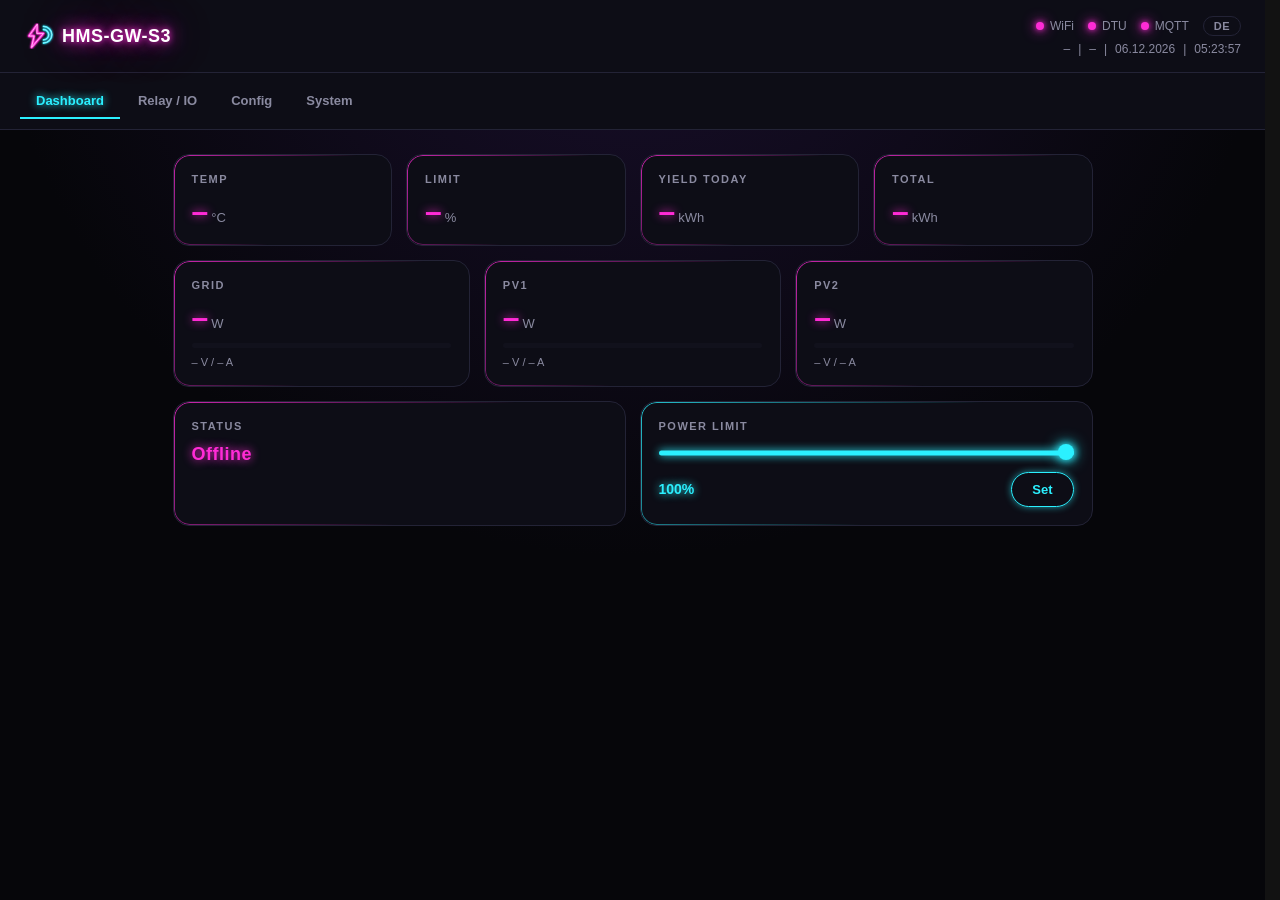
==== data/www/index.html @ 9c3713ff "fix: Tages-/Gesamtertrag per MQTT immer retained publizieren Das Gateway publiziert nur bei neuen DT" ====
<!DOCTYPE html>
<html lang="en">
<head>
<meta charset="UTF-8">
<meta name="viewport" content="width=device-width, initial-scale=1.0">
<title>HMS-GW-S3</title>
<style>
/* ── Neon palette ────────────────────────────────────────────────────────── */
:root {
  --bg:      #06060a; --surface: #0d0d16; --surface2: #11111c;
  --border:  #232336; --text: #e8e8f0;   --muted: #8a8aa0;
  --cyan:    #2bf0ff; --pink: #ff2bd6;   --purple: #b04bff;
  color-scheme: dark;
}

/* ── Reset & Base ─────────────────────────────────────────────────────────── */
*  { box-sizing: border-box; margin: 0; padding: 0; }
html { scrollbar-gutter: stable; }
body { background: radial-gradient(circle at 50% -10%, #1a0f2e 0%, var(--bg) 55%); color: var(--muted);
       font-family: -apple-system, BlinkMacSystemFont, "Segoe UI", sans-serif;
       font-size: 14px; min-height: 100vh; }

/* ── Header ──────────────────────────────────────────────────────────────── */
header { background: var(--surface); border-bottom: 1px solid var(--border);
         padding: 16px 24px; display: flex; align-items: center;
         justify-content: space-between; gap: 12px; position: sticky; top: 0; z-index: 10; }
header h1 { font-size: 18px; font-weight: 800; letter-spacing: .5px; white-space: nowrap; }
header h1 a { color: #fff; text-decoration: none; display: flex; align-items: center; gap: 8px;
              text-shadow: 0 0 6px var(--pink), 0 0 18px var(--pink), 0 0 42px rgba(255, 43, 214, .5); }
header h1 svg { height: 26px; width: auto; flex-shrink: 0; }
.hdr-info  { display: flex; align-items: center; gap: 8px; font-size: 12px;
             color: var(--muted); flex-wrap: wrap; }
.hdr-sep   { color: var(--muted); }
.hdr-right { display: flex; flex-direction: column; align-items: flex-end; gap: 6px; }
.dots { display: flex; align-items: center; gap: 14px; }
.dot-wrap   { display: flex; align-items: center; gap: 6px; font-size: 12px; color: var(--muted); }
.dot { width: 8px; height: 8px; border-radius: 50%; background: var(--muted); flex-shrink: 0; }
.dot.ok   { background: var(--cyan); box-shadow: 0 0 6px var(--cyan), 0 0 14px var(--cyan); }
.dot.err  { background: var(--pink); box-shadow: 0 0 6px var(--pink), 0 0 14px var(--pink); }
.icon-btn { background: transparent; border: 1px solid var(--border); cursor: pointer; font-size: 11px;
            font-weight: 700; letter-spacing: .5px; color: var(--muted); padding: 3px 10px; border-radius: 999px;
            font-family: -apple-system, BlinkMacSystemFont, "Segoe UI", sans-serif;
            transition: border-color .2s ease, color .2s ease, box-shadow .2s ease; }
.icon-btn:hover { border-color: var(--cyan); color: var(--cyan); box-shadow: 0 0 8px -2px var(--cyan); }

/* ── Nav ─────────────────────────────────────────────────────────────────── */
nav { background: var(--surface); border-bottom: 1px solid var(--border);
      display: flex; gap: 2px; padding: 10px 20px; overflow-x: auto; }
nav button { background: none; border: none; color: var(--muted);
             padding: 10px 16px 8px; cursor: pointer; font-size: 13px; font-weight: 600; white-space: nowrap;
             line-height: 1.2; border-bottom: 2px solid transparent; transition: color .15s, border-color .15s;
             font-family: -apple-system, BlinkMacSystemFont, "Segoe UI", sans-serif; }
nav button.active { color: var(--cyan); border-bottom-color: var(--cyan); text-shadow: 0 0 8px var(--cyan); }
nav button:hover  { color: var(--cyan); text-shadow: 0 0 6px var(--cyan); }

/* ── Tab content ─────────────────────────────────────────────────────────── */
.tab { display: none; padding: 24px 20px; max-width: 960px; margin: 0 auto; }
.tab.active { display: block; }

/* ── Cards ───────────────────────────────────────────────────────────────── */
.grid { display: grid; grid-template-columns: repeat(auto-fit, minmax(180px, 1fr)); gap: 14px; margin-bottom: 14px; }
.card { background: var(--surface); border: 1px solid var(--border);
        border-radius: 16px; padding: 18px; position: relative; overflow: hidden;
        transition: transform .25s ease, box-shadow .25s ease; }
.card::before {
  content: ""; position: absolute; inset: 0; border-radius: inherit; padding: 1px;
  background: linear-gradient(135deg, var(--glow, var(--cyan)), transparent 60%);
  -webkit-mask: linear-gradient(#fff 0 0) content-box, linear-gradient(#fff 0 0);
  -webkit-mask-composite: xor; mask-composite: exclude; opacity: .8;
  pointer-events: none;
}
.card:hover { transform: translateY(-2px); box-shadow: 0 0 24px -6px var(--glow, var(--cyan)); }
.card.grid-p { --glow: var(--cyan); }
.card-title { font-size: 11px; font-weight: 700; color: var(--muted);
              text-transform: uppercase; letter-spacing: 1.5px; margin-bottom: 12px; }
.card-val   { font-size: 30px; font-weight: 700; color: var(--glow, var(--cyan));
              text-shadow: 0 0 10px var(--glow, var(--cyan)); line-height: 1; }
.card-val.err   { color: var(--pink); text-shadow: 0 0 10px var(--pink); }
.card-unit  { font-size: 13px; color: var(--muted); margin-left: 3px; }
.card-sub   { font-size: 11px; color: var(--muted); margin-top: 8px; }
.bar-wrap   { background: var(--surface2); border-radius: 3px; height: 5px;
              margin-top: 10px; overflow: visible; }
.bar { height: 100%; border-radius: 3px; background: var(--glow, var(--cyan));
       box-shadow: 0 0 8px var(--glow, var(--cyan)); transition: width .5s; width: 0; }
.bar.err     { background: var(--pink);   box-shadow: 0 0 8px var(--pink); }
.bar.pending { background: var(--pink); box-shadow: 0 0 8px var(--pink); }

/* ── Section title ───────────────────────────────────────────────────────── */
.sec { font-size: 11px; font-weight: 700; text-transform: uppercase; letter-spacing: 1.5px;
       color: var(--muted); margin: 0 0 12px; }

/* ── GPIO cards ──────────────────────────────────────────────────────────── */
.gpio-grid { display: grid; grid-template-columns: repeat(auto-fit, minmax(130px, 1fr)); gap: 14px; margin-bottom: 14px; }
.gpio-card { background: var(--surface); border: 1px solid var(--border); border-radius: 16px;
             padding: 18px; display: flex; flex-direction: column; align-items: center; gap: 10px;
             transition: transform .25s ease, box-shadow .25s ease; }
.gpio-card:hover { transform: translateY(-2px); box-shadow: 0 0 24px -8px var(--cyan); }
.gpio-name { font-size: 11px; font-weight: 700; color: var(--muted);
             text-transform: uppercase; letter-spacing: 1.5px; text-align: center; }
.gpio-card .badge { text-transform: uppercase; }
.toggle { position: relative; width: 46px; height: 25px; }
.toggle input { opacity: 0; width: 0; height: 0; }
.slider { position: absolute; inset: 0; background: var(--surface2); border: 1px solid var(--border);
          border-radius: 25px; cursor: pointer; transition: background .25s, border-color .25s, box-shadow .25s; }
.slider::before { content: ''; position: absolute; height: 19px; width: 19px;
                  left: 3px; bottom: 2px; background: var(--muted); border-radius: 50%; transition: .25s; }
input:checked + .slider               { background: rgba(43,240,255,.12); border-color: var(--cyan); box-shadow: 0 0 12px -2px var(--cyan); }
input:checked + .slider::before       { transform: translateX(21px); background: var(--cyan); box-shadow: 0 0 8px var(--cyan); }
input:disabled + .slider              { opacity: .4; cursor: default; }
.badge { font-size: 11px; font-weight: 700; letter-spacing: .5px; }
.badge-lg { font-size: 18px; font-weight: 800; }
.b-ok   { color: var(--cyan); text-shadow: 0 0 8px var(--cyan); }
.b-off  { color: var(--muted); }
.b-err  { color: var(--pink); text-shadow: 0 0 8px var(--pink); }
.badge-lg.b-ok   { color: var(--cyan); text-shadow: 0 0 10px var(--cyan); }
.badge-lg.b-off  { text-shadow: none; }
.badge-lg.b-err  { text-shadow: 0 0 10px var(--pink); }

/* ── Config form ─────────────────────────────────────────────────────────── */
.cfg-box { background: var(--surface); border: 1px solid var(--border);
           border-radius: 16px; padding: 18px; margin-bottom: 14px;
           transition: transform .25s ease, box-shadow .25s ease; }
.cfg-box:hover { transform: translateY(-2px); box-shadow: 0 0 24px -8px var(--purple); }
.cfg-box h3 { font-size: 13px; font-weight: 700; color: var(--purple);
              text-transform: uppercase; letter-spacing: 1.5px; margin-bottom: 12px; text-shadow: 0 0 6px var(--purple); }
label { font-size: 12px; color: var(--muted); display: block; margin-top: 12px; }
label:first-of-type { margin-top: 0; }
label > span:first-child { display: block; white-space: nowrap; overflow: hidden; text-overflow: ellipsis; }
input[type=text], input[type=number], input[type=password], select {
  background: var(--surface2); border: 1px solid var(--border); color: var(--purple);
  border-radius: 8px; padding: 9px 12px; width: 100%; font-size: 13px; margin-top: 6px; font: inherit; }
input::placeholder { color: var(--muted); opacity: 1; }
input:focus, select:focus { outline: none; border-color: var(--cyan); box-shadow: 0 0 0 2px rgba(43,240,255,.2); }
.cfg-box input:focus, .cfg-box select:focus { border-color: var(--purple); box-shadow: 0 0 0 2px rgba(176,75,255,.25); }
.chk-row { display: flex; flex-wrap: wrap; gap: 18px; margin: 12px 0; }
.cfg-box h3 + .chk-row { margin-top: 0; }
.chk-row label { display: flex; align-items: center; gap: 8px; margin-top: 0; cursor: pointer; }
.chk-row input[type=checkbox] {
  appearance: none; -webkit-appearance: none;
  width: 17px; height: 17px; flex-shrink: 0;
  background: var(--surface); border: 1.5px solid var(--border); border-radius: 5px;
  cursor: pointer; position: relative;
  transition: border-color .2s ease, box-shadow .2s ease, background-color .2s ease;
}
.chk-row input[type=checkbox]:hover { border-color: var(--cyan); }
.chk-row input[type=checkbox]:checked {
  border-color: var(--cyan); background: rgba(43,240,255,.12);
  box-shadow: 0 0 8px -1px var(--cyan), 0 0 18px -4px var(--cyan);
}
.chk-row input[type=checkbox]:checked::after {
  content: ""; position: absolute; left: 5px; top: 1px; width: 5px; height: 9px;
  border: solid var(--cyan); border-width: 0 2px 2px 0; transform: rotate(45deg);
}
.row2 { display: grid; grid-template-columns: 1fr 1fr; gap: 14px; }
.row2 > label { margin-top: 0; }
@media (max-width: 560px) { .row2 { grid-template-columns: 1fr; } }

/* ── Buttons ─────────────────────────────────────────────────────────────── */
.btn { padding: 9px 20px; border-radius: 999px; border: 1.5px solid var(--muted); cursor: pointer;
       font-size: 13px; font-weight: 600; transition: box-shadow .2s ease, background-color .2s ease, transform .15s ease;
       display: inline-block; text-decoration: none;
       font-family: -apple-system, BlinkMacSystemFont, "Segoe UI", sans-serif; }
.btn:active { transform: scale(.97); }
.btn-muted, .btn-muted.text-ok {
  background: transparent; color: var(--cyan); border-color: var(--cyan); box-shadow: 0 0 8px -2px var(--cyan);
}
.btn-muted:hover, .btn-muted.text-ok:hover {
  background: rgba(43,240,255,.08); box-shadow: 0 0 16px -2px var(--cyan), 0 0 40px -10px var(--cyan);
}
.btn-muted.text-danger  { color: var(--pink);   border-color: var(--pink); box-shadow: 0 0 8px -2px var(--pink); }
.btn-muted.text-danger:hover { background: rgba(255,43,214,.08); box-shadow: 0 0 16px -2px var(--pink),   0 0 40px -10px var(--pink); }

/* ── Danger zone (explanation above, button below-left) ────────────────── */
.dz-row   { display: flex; justify-content: space-between; align-items: center; gap: 14px;
            padding: 10px 0; border-bottom: 1px solid var(--border); }
.dz-row:last-of-type { border-bottom: none; }
.dz-row p { font-size: 12px; color: var(--muted); margin: 0; max-width: 60%; }
.btn-row    { display: flex; justify-content: flex-end; gap: 10px; margin-top: 14px; }
.flex-row    { display: flex; gap: 10px; align-items: center; flex-wrap: wrap; }
.flex-between { display: flex; justify-content: space-between; align-items: center; }
.range-val   { color: var(--cyan); font-weight: 700; text-shadow: 0 0 8px var(--cyan); }
.range-val.pending { color: var(--pink); text-shadow: 0 0 8px var(--pink); }
.hint        { font-size: 11px; color: var(--muted); margin-bottom: 12px; }
.hint-trailing { margin-top: 12px; margin-bottom: 0; }
.hidden-input { display: none; }
.file-lbl    { color: var(--muted); font-size: 12px; flex: 1; }

/* ── Range slider (custom glow track, reuses .bar-wrap/.bar) ────────────────── */
.range-wrap { position: relative; height: 18px; margin: 10px 0; --glow: var(--cyan); }
.range-wrap .bar-wrap { position: absolute; top: 50%; left: 0; right: 0; margin: 0; transform: translateY(-50%); }
.range-wrap input[type=range] {
  position: absolute; inset: 0; width: 100%; margin: 0;
  appearance: none; -webkit-appearance: none; background: transparent; border: none; outline: none; cursor: pointer;
}
.range-wrap input[type=range]:focus,
.range-wrap input[type=range]:active,
.range-wrap input[type=range]:focus-visible { outline: none; box-shadow: none; }
.range-wrap input[type=range]::-webkit-slider-runnable-track { background: transparent; height: 100%; border: none; }
.range-wrap input[type=range]:focus::-webkit-slider-runnable-track,
.range-wrap input[type=range]:active::-webkit-slider-runnable-track { background: transparent; border: none; box-shadow: none; }
.range-wrap input[type=range]::-moz-range-track { background: transparent; height: 100%; border: none; }
.range-wrap input[type=range]:focus::-moz-range-track,
.range-wrap input[type=range]:active::-moz-range-track { background: transparent; border: none; box-shadow: none; }
.range-wrap input[type=range]::-webkit-slider-thumb {
  appearance: none; -webkit-appearance: none;
  width: 16px; height: 16px; border-radius: 50%; background: var(--cyan); cursor: pointer;
  box-shadow: 0 0 8px var(--cyan), 0 0 16px var(--cyan);
}
.range-wrap input[type=range]::-moz-range-thumb {
  width: 16px; height: 16px; border-radius: 50%; border: none; background: var(--cyan); cursor: pointer;
  box-shadow: 0 0 8px var(--cyan), 0 0 16px var(--cyan);
}
.range-wrap input[type=range].pending::-webkit-slider-thumb { background: var(--pink); box-shadow: 0 0 8px var(--pink), 0 0 16px var(--pink); }
.range-wrap input[type=range].pending::-moz-range-thumb { background: var(--pink); box-shadow: 0 0 8px var(--pink), 0 0 16px var(--pink); }

/* ── Stat table ──────────────────────────────────────────────────────────── */
.stat-row { display: flex; justify-content: space-between; padding: 6px 0;
            border-bottom: 1px solid var(--border); font-size: 12px; }
.stat-row:last-child { border-bottom: none; }
.sk { color: var(--muted); }
.sv { color: var(--cyan); font-weight: 600; text-align: right; }

/* ── OTA progress ────────────────────────────────────────────────────────── */
.ota-progress { margin-top: 12px; display: none; }
.ota-status   { font-size: 11px; color: var(--muted); margin-top: 6px; }

/* ── Internet Update card ────────────────────────────────────────────────── */
.ota-avail { border-color: var(--purple) !important; box-shadow: 0 0 24px -8px var(--purple); }
.ota-info  { font-size: 12px; color: var(--muted); margin-bottom: 12px; min-height: 18px; }

/* ── Toast ───────────────────────────────────────────────────────────────── */
#toast { position: fixed; bottom: 24px; left: 50%; transform: translateX(-50%) translateY(20px);
         padding: 12px 20px; border-radius: 10px; font-size: 12px; background: var(--surface);
         border: 1px solid var(--cyan); color: var(--muted);
         opacity: 0; pointer-events: none; transition: opacity .25s ease, transform .25s ease; z-index: 100; }
#toast.show { opacity: 1; transform: translateX(-50%) translateY(0); }

@media (prefers-reduced-motion: reduce) {
  .card, .gpio-card, .cfg-box, .btn, .bar, .slider, .slider::before { transition: none; }
}

</style>
</head>
<body>

<!-- ════ HEADER ═══════════════════════════════════════════════════════════ -->
<header>
  <h1>
    <a href="https://github.com/danielguedel/HMS-GW-S3" target="_blank" rel="noopener">
      <svg viewBox="0 0 115 100" aria-hidden="true">
        <defs>
          <filter id="logoGlowPink" x="-50%" y="-50%" width="200%" height="200%"><feGaussianBlur stdDeviation="4" result="h"/><feMerge><feMergeNode in="h"/><feMergeNode in="SourceGraphic"/></feMerge></filter>
          <filter id="logoGlowCyan" x="-50%" y="-50%" width="200%" height="200%"><feGaussianBlur stdDeviation="4" result="h"/><feMerge><feMergeNode in="h"/><feMergeNode in="SourceGraphic"/></feMerge></filter>
        </defs>
        <g transform="translate(-5,0)">
          <path d="M55 6 L24 50 L44 50 L34 94 L80 40 L56 40 Z" fill="none" stroke="#ff2bd6" stroke-width="9" stroke-linejoin="round" stroke-linecap="round" filter="url(#logoGlowPink)"/>
          <path d="M55 6 L24 50 L44 50 L34 94 L80 40 L56 40 Z" fill="none" stroke="#fff" stroke-width="2.8" stroke-linejoin="round" stroke-linecap="round" opacity="0.9"/>
        </g>
        <g transform="translate(0,-5)">
          <path d="M75 18 a32 32 0 0 1 0 64" stroke="#2bf0ff" stroke-width="7" stroke-linecap="round" fill="none" filter="url(#logoGlowCyan)"/>
          <path d="M75 30 a20 20 0 0 1 0 40" stroke="#2bf0ff" stroke-width="7" stroke-linecap="round" fill="none" filter="url(#logoGlowCyan)"/>
          <path d="M75 18 a32 32 0 0 1 0 64" stroke="#fff" stroke-width="2.2" stroke-linecap="round" fill="none" opacity="0.85"/>
          <path d="M75 30 a20 20 0 0 1 0 40" stroke="#fff" stroke-width="2.2" stroke-linecap="round" fill="none" opacity="0.85"/>
        </g>
      </svg>
      HMS-GW-S3
    </a>
  </h1>
  <div class="hdr-right">
    <div class="dots">
      <div class="dot-wrap"><div class="dot" id="d-wifi"></div>WiFi</div>
      <div class="dot-wrap"><div class="dot" id="d-dtu"></div>DTU</div>
      <div class="dot-wrap"><div class="dot" id="d-mqtt"></div>MQTT</div>
      <button class="icon-btn" id="lang-btn" onclick="toggleLang()" title="Language">DE</button>
    </div>
    <div class="hdr-info" id="hdr-info">
      <span id="hi-mac">–</span><span class="hdr-sep">|</span>
      <span id="hi-fw">–</span><span class="hdr-sep">|</span>
      <span id="hi-date">–</span><span class="hdr-sep">|</span>
      <span id="hi-time">–</span>
    </div>
  </div>
</header>

<!-- ════ NAV ══════════════════════════════════════════════════════════════ -->
<nav>
  <button class="active" onclick="showTab('dashboard',this)" data-i18n="navDashboard">Dashboard</button>
  <button onclick="showTab('gpio',this)" data-i18n="navRelayIo">Relay / IO</button>
  <button onclick="showTab('config',this)" data-i18n="navConfig">Config</button>
  <button onclick="showTab('system',this)" data-i18n="navSystem">System</button>
</nav>

<!-- ════ DASHBOARD ════════════════════════════════════════════════════════ -->
<div id="tab-dashboard" class="tab active">

  <!-- Status bar -->
  <div class="grid" id="status-bar">
    <div class="card">
      <div class="card-title" data-i18n="statTemp">Temp</div>
      <div><span class="card-val" id="s-temp">–</span><span class="card-unit">°C</span></div>
    </div>
    <div class="card">
      <div class="card-title" data-i18n="statLimit">Limit</div>
      <div><span class="card-val" id="s-limit">–</span><span class="card-unit">%</span></div>
    </div>
    <div class="card">
      <div class="card-title" data-i18n="statYieldToday">Yield today</div>
      <div><span class="card-val" id="s-de">–</span><span class="card-unit">kWh</span></div>
    </div>
    <div class="card">
      <div class="card-title" data-i18n="statTotal">Total</div>
      <div><span class="card-val" id="s-te">–</span><span class="card-unit">kWh</span></div>
    </div>
  </div>

  <!-- Power cards -->
  <div class="grid">
    <div class="card grid-p" id="card-grid">
      <div class="card-title">Grid</div>
      <div><span class="card-val" id="grid-p">–</span><span class="card-unit">W</span></div>
      <div class="bar-wrap"><div class="bar" id="bar-grid"></div></div>
      <div class="card-sub" id="grid-ui">– V / – A</div>
    </div>
    <div class="card pv0">
      <div class="card-title">PV1</div>
      <div><span class="card-val" id="pv0-p">–</span><span class="card-unit">W</span></div>
      <div class="bar-wrap"><div class="bar" id="bar-pv0"></div></div>
      <div class="card-sub" id="pv0-ui">– V / – A</div>
    </div>
    <div class="card pv1">
      <div class="card-title">PV2</div>
      <div><span class="card-val" id="pv1-p">–</span><span class="card-unit">W</span></div>
      <div class="bar-wrap"><div class="bar" id="bar-pv1"></div></div>
      <div class="card-sub" id="pv1-ui">– V / – A</div>
    </div>
  </div>

  <!-- Status + Power limit -->
  <div class="row2">
  <div class="card">
    <div class="sec" data-i18n="secStatus">Status</div>
    <div id="s-active"><span class="badge badge-lg b-off">–</span></div>
  </div>
  <div class="card" id="card-limit">
    <div class="sec" data-i18n="secPowerLimit">Power Limit</div>
    <div class="range-wrap">
      <div class="bar-wrap"><div class="bar" id="bar-limit" style="width:100%"></div></div>
      <input type="range" min="2" max="100" value="100" id="limit-range" oninput="onLimitInput(this.value)">
    </div>
    <div class="flex-between">
      <span id="range-val" class="range-val">100%</span>
      <button class="btn btn-muted text-ok" id="btn-limit-set" onclick="setLimit()" data-i18n="btnSet">Set</button>
    </div>
  </div>
  </div>
</div>

<!-- ════ GPIO / RELAY ═════════════════════════════════════════════════════ -->
<div id="tab-gpio" class="tab">
  <div class="gpio-grid">
    <div class="gpio-card">
      <div class="gpio-name" data-i18n="lblRelay">Relay</div>
      <label class="toggle">
        <input type="checkbox" id="sw-relay" onchange="setGpio('relay',this.checked)">
        <span class="slider"></span>
      </label>
      <span class="badge b-off" id="lbl-relay">–</span>
    </div>
    <div class="gpio-card" id="card-io1">
      <div class="gpio-name" data-i18n="lblIo1">IO1</div>
      <label class="toggle">
        <input type="checkbox" id="sw-io1" onchange="setGpio('io1',this.checked)">
        <span class="slider"></span>
      </label>
      <span class="badge b-off" id="lbl-io1">–</span>
    </div>
    <div class="gpio-card" id="card-io2">
      <div class="gpio-name" data-i18n="lblIo2">IO2</div>
      <label class="toggle">
        <input type="checkbox" id="sw-io2" onchange="setGpio('io2',this.checked)">
        <span class="slider"></span>
      </label>
      <span class="badge b-off" id="lbl-io2">–</span>
    </div>
    <div class="gpio-card" id="card-io3">
      <div class="gpio-name" data-i18n="lblIo3">IO3</div>
      <label class="toggle">
        <input type="checkbox" id="sw-io3" onchange="setGpio('io3',this.checked)">
        <span class="slider"></span>
      </label>
      <span class="badge b-off" id="lbl-io3">–</span>
    </div>
  </div>
</div>

<!-- ════ CONFIG ═══════════════════════════════════════════════════════════ -->
<div id="tab-config" class="tab">
  <div class="cfg-box">
    <h3>WiFi</h3>
    <label><span data-i18n="lblSsid">SSID</span><input type="text" id="c-ssid"></label>
    <label><span data-i18n="lblPassword">Password</span><input type="password" id="c-pass" data-i18n-ph="phUnchanged" placeholder="(leave unchanged)"></label>
    <div class="chk-row">
      <label><input type="checkbox" id="c-apfb"> <span data-i18n="lblApFallback">AP fallback if no STA</span></label>
    </div>
  </div>
  <div class="cfg-box">
    <h3 data-i18n="hNetwork">Network</h3>
    <div class="chk-row">
      <label><input type="checkbox" id="c-static-ip"> <span data-i18n="lblStaticIp">Static IP address (instead of DHCP)</span></label>
    </div>
    <div class="row2">
      <label><span data-i18n="lblIpAddress">IP Address</span><input type="text" id="c-ip" placeholder="192.168.1.50"></label>
      <label><span data-i18n="lblSubnet">Subnet Mask</span><input type="text" id="c-subnet" placeholder="255.255.255.0"></label>
    </div>
    <label><span data-i18n="lblGateway">Gateway (also used as DNS)</span><input type="text" id="c-gateway" placeholder="192.168.1.1"></label>
  </div>
  <div class="cfg-box">
    <h3>DTU (Hoymiles)</h3>
    <div class="row2">
      <label><span data-i18n="lblHostIp">Host / IP</span><input type="text" id="c-dtu-host"></label>
      <label><span data-i18n="lblPort">Port</span><input type="number" id="c-dtu-port"></label>
    </div>
    <div class="row2">
      <label><span data-i18n="lblPollInterval">Poll interval (s, min 1)</span><input type="number" id="c-dtu-iv" min="1"></label>
      <label><span data-i18n="lblCloudPause">Cloud pause (s)</span><input type="number" id="c-dtu-cp" min="0"></label>
    </div>
    <label><span data-i18n="lblRebootAfterFails">Reboot after fails</span><input type="number" id="c-dtu-rf" min="0"></label>
  </div>
  <div class="cfg-box">
    <h3>MQTT</h3>
    <div class="row2">
      <label><span data-i18n="lblBrokerHost">Broker Host</span><input type="text" id="c-mqtt-host"></label>
      <label><span data-i18n="lblPort">Port</span><input type="number" id="c-mqtt-port"></label>
    </div>
    <div class="row2">
      <label><span data-i18n="lblUsername">Username</span><input type="text" id="c-mqtt-user"></label>
      <label><span data-i18n="lblPassword">Password</span><input type="password" id="c-mqtt-pass" data-i18n-ph="phUnchanged" placeholder="(leave unchanged)"></label>
    </div>
    <label><span data-i18n="lblTopic">Topic</span><input type="text" id="c-mqtt-topic"></label>
    <div class="chk-row">
      <label><input type="checkbox" id="c-mqtt-tls"> <span data-i18n="lblMqttTls">TLS</span></label>
      <label><input type="checkbox" id="c-mqtt-ha"> <span data-i18n="lblHaDiscovery">HA Auto-Discovery</span></label>
      <label><input type="checkbox" id="c-mqtt-opendtu"> <span data-i18n="lblOpenDtu">OpenDTU mode</span></label>
      <label><input type="checkbox" id="c-mqtt-retain"> <span data-i18n="lblRetain">Retain (live values)</span></label>
    </div>
  </div>
  <div class="cfg-box">
    <h3 data-i18n="hPowerControl">Power Control</h3>
    <div class="row2">
      <label><span data-i18n="lblDefaultLimit">Default limit (%)</span><input type="number" id="c-plim" min="2" max="100"></label>
      <label><span data-i18n="lblPlimTimeout">Timeout (s, 0=disabled)</span><input type="number" id="c-ptmo" min="0"></label>
    </div>
  </div>
  <div class="cfg-box">
    <h3 data-i18n="hNtpTime">NTP &amp; Time</h3>
    <div class="row2">
      <label><span data-i18n="lblNtpServer">NTP Server</span><input type="text" id="c-ntp"></label>
      <label><span data-i18n="lblTzOffset">Timezone Offset (s)</span><input type="number" id="c-tz"></label>
    </div>
  </div>
  <div class="cfg-box">
    <h3 data-i18n="hWebServer">Web Server</h3>
    <label><span data-i18n="lblPort">Port</span><input type="number" id="c-web-port" min="1" max="65535" placeholder="80"></label>
    <div class="chk-row">
      <label><input type="checkbox" id="c-web-auth"> <span data-i18n="lblWebAuth">Username/password protection</span></label>
    </div>
    <div class="row2">
      <label><span data-i18n="lblUsername">Username</span><input type="text" id="c-web-user" placeholder="admin"></label>
      <label><span data-i18n="lblPassword">Password</span><input type="password" id="c-web-pass" data-i18n-ph="phUnchanged" placeholder="(leave unchanged)"></label>
    </div>
    <p class="hint hint-trailing" data-i18n="pWebServerHint">
      Port and auth changes only take effect after the automatic restart. With protection enabled, the browser will prompt for credentials on the next request.</p>
  </div>
  <div class="cfg-box">
    <h3>System</h3>
    <div class="row2">
      <label><span data-i18n="lblLedBrightness">LED Brightness (0–255)</span><input type="number" id="c-led" min="0" max="255"></label>
      <label><span data-i18n="lblLogLevel">Log Level</span>
        <select id="c-loglevel">
          <option value="0">0 — Error</option>
          <option value="1">1 — Warning</option>
          <option value="2">2 — Info</option>
          <option value="3">3 — Debug</option>
        </select>
      </label>
    </div>
    <label><span data-i18n="lblManifestUrl">Manifest URL (empty = disabled)</span>
      <input type="text" id="c-manifest-url" placeholder="https://raw.githubusercontent.com/…/manifest.json">
    </label>
  </div>
  <div class="btn-row">
    <button class="btn btn-muted" onclick="loadConfig()" data-i18n="btnReset">Reset</button>
    <button class="btn btn-muted text-ok" onclick="saveConfig()" data-i18n="btnSave">Save</button>
  </div>
</div>

<!-- ════ SYSTEM ═══════════════════════════════════════════════════════════ -->
<div id="tab-system" class="tab">
  <div class="cfg-box">
    <h3 data-i18n="hFirmwareOta">Firmware OTA</h3>
    <p class="hint" data-i18n="pFirmwareOta">
      Upload a compiled .bin file. Gateway restarts after a successful update.</p>
    <div class="flex-row">
      <input type="file" accept=".bin" id="fw-file" class="hidden-input" onchange="onFilePicked('fw-file','fw-file-lbl')">
      <button type="button" class="btn btn-muted" onclick="pickFile('fw-file')" data-i18n="btnChooseFile">Choose File</button>
      <span id="fw-file-lbl" class="file-lbl" data-i18n="lblNoFileChosen">No file chosen</span>
      <button class="btn btn-muted text-ok" onclick="doOta('firmware','fw-file','/update')" data-i18n="btnFlash">Flash</button>
    </div>
    <div class="ota-progress" id="fw-prog">
      <div class="bar-wrap"><div class="bar" id="fw-bar"></div></div>
      <div class="ota-status" id="fw-status" data-i18n="otaUploading">Uploading…</div>
    </div>
  </div>

  <div class="cfg-box">
    <h3 data-i18n="hFilesystemOta">Filesystem OTA</h3>
    <p class="hint" data-i18n="pFilesystemOta">
      Upload a LittleFS .bin (data/www).</p>
    <div class="flex-row">
      <input type="file" accept=".bin" id="fs-file" class="hidden-input" onchange="onFilePicked('fs-file','fs-file-lbl')">
      <button type="button" class="btn btn-muted" onclick="pickFile('fs-file')" data-i18n="btnChooseFile">Choose File</button>
      <span id="fs-file-lbl" class="file-lbl" data-i18n="lblNoFileChosen">No file chosen</span>
      <button class="btn btn-muted text-ok" onclick="doOta('filesystem','fs-file','/updatefs')" data-i18n="btnFlash">Flash</button>
    </div>
    <div class="ota-progress" id="fs-prog">
      <div class="bar-wrap"><div class="bar" id="fs-bar"></div></div>
      <div class="ota-status" id="fs-status" data-i18n="otaUploading">Uploading…</div>
    </div>
  </div>

  <div class="cfg-box" id="ota-check-box">
    <h3 data-i18n="hInternetUpdate">Internet Update</h3>
    <div class="ota-info" id="ota-check-info">–</div>
    <div class="flex-row">
      <button class="btn btn-muted" id="btn-ota-check" onclick="checkUpdate()" data-i18n="btnCheck">Check</button>
      <button class="btn btn-muted text-ok" id="btn-ota-install" style="display:none" onclick="installUpdate()" data-i18n="btnInstallNow">Install now</button>
    </div>
  </div>

  <div class="cfg-box">
    <h3 data-i18n="hBackupConfig">Backup Configuration</h3>
    <p class="hint" data-i18n="pBackupHint">
      Backup contains all settings incl. WiFi/MQTT/web passwords in plain text — keep the file safe.</p>
    <div class="flex-row">
      <a class="btn btn-muted" href="/api/config/backup" download data-i18n="btnDownloadBackup">Download Backup</a>
      <input type="file" accept=".json" id="restore-file" class="hidden-input" onchange="onFilePicked('restore-file','restore-file-lbl')">
      <button type="button" class="btn btn-muted" onclick="pickFile('restore-file')" data-i18n="btnChooseFile">Choose File</button>
      <span id="restore-file-lbl" class="file-lbl" data-i18n="lblNoFileChosen">No file chosen</span>
      <button class="btn btn-muted text-ok" onclick="doRestore()" data-i18n="btnRestore">Restore</button>
    </div>
  </div>

  <div class="cfg-box">
    <h3 data-i18n="hDeviceInfo">Device Information</h3>
    <div id="sysinfo"></div>
  </div>

  <div class="cfg-box">
    <h3 data-i18n="hDangerZone">Danger Zone</h3>
    <div class="dz-row">
      <p data-i18n="lblRebootDevice">The device will restart. Current configuration is preserved.</p>
      <button class="btn btn-muted text-ok" onclick="doReboot()" data-i18n="btnRebootGw">Reboot</button>
    </div>
    <div class="dz-row">
      <p data-i18n="lblFactoryResetRow">Current configuration will be erased. The device restarts with factory settings.</p>
      <button class="btn btn-muted text-danger" onclick="doFactory()" data-i18n="btnFactoryReset">Factory reset</button>
    </div>
  </div>
</div>

<div id="toast"></div>

<!-- ════ SCRIPT ════════════════════════════════════════════════════════════ -->
<script>
'use strict';

const $ = id => document.getElementById(id);
const txt = (id, v) => { const e = $(id); if (e) e.textContent = v; };
const pct = (v, max) => Math.min(100, Math.max(0, v / max * 100)).toFixed(1) + '%';
function rangePct(v) {
  const r = $('limit-range');
  return ((v - r.min) / (r.max - r.min) * 100) + '%';
}
function onLimitInput(v) {
  txt('range-val', v + '%');
  $('bar-limit').style.width = rangePct(v);
}

// ─── i18n ─────────────────────────────────────────────────────────────────
const I18N = {
  en: {
    navDashboard: 'Dashboard', navRelayIo: 'Relay / IO', navConfig: 'Config', navSystem: 'System',
    statTemp: 'Temp', statLimit: 'Limit', statYieldToday: 'Yield today', statTotal: 'Total',
    statActive: 'Active', statStandby: 'Standby', statNoData: 'No data', statOffline: 'Offline',
    secPowerLimit: 'Power Limit', secStatus: 'Status', btnSet: 'Set',
    hNetwork: 'Network', hPowerControl: 'Power Control', hNtpTime: 'NTP & Time', hWebServer: 'Web Server',
    hFirmwareOta: 'Firmware OTA', hFilesystemOta: 'Filesystem OTA', hInternetUpdate: 'Internet Update',
    hBackupConfig: 'Backup Configuration', hDeviceInfo: 'Device Information',
    lblSsid: 'SSID', lblPassword: 'Password', lblApFallback: 'AP fallback if no STA',
    lblStaticIp: 'Static IP address (instead of DHCP)', lblIpAddress: 'IP Address', lblSubnet: 'Subnet Mask',
    lblGateway: 'Gateway (also used as DNS)', lblHostIp: 'Host / IP', lblPort: 'Port',
    lblPollInterval: 'Poll interval (s, min 1)', lblCloudPause: 'Cloud pause (s)',
    lblRebootAfterFails: 'Reboot after fails', lblBrokerHost: 'Broker Host', lblUsername: 'Username',
    lblTopic: 'Topic', lblMqttTls: 'TLS', lblHaDiscovery: 'HA Auto-Discovery', lblOpenDtu: 'OpenDTU mode', lblRetain: 'Retain (live values)',
    lblDefaultLimit: 'Default limit (%)', lblPlimTimeout: 'Timeout (s, 0=disabled)',
    lblNtpServer: 'NTP Server', lblTzOffset: 'Timezone Offset (s)', lblWebAuth: 'Username/password protection',
    lblLedBrightness: 'LED Brightness (0–255)', lblLogLevel: 'Log Level',
    lblManifestUrl: 'Manifest URL (empty = disabled)',
    phUnchanged: '(leave unchanged)',
    pWebServerHint: 'Port and auth changes only take effect after the automatic restart. With protection enabled, the browser will prompt for credentials on the next request.',
    btnReset: 'Reset', btnSave: 'Save',
    pFirmwareOta: 'Upload a compiled .bin file. Gateway restarts after a successful update.',
    pFilesystemOta: 'Upload a LittleFS .bin (data/www).',
    btnFlash: 'Flash', otaUploading: 'Uploading…',
    btnCheck: 'Check', btnInstallNow: 'Install now',
    pBackupHint: 'Backup contains all settings except WiFi/MQTT/web passwords (re-enter them after a restore).',
    btnDownloadBackup: 'Download backup', btnRestore: 'Restore',
    btnRebootGw: 'Reboot', btnFactoryReset: 'Factory reset', hDangerZone: 'Danger Zone',
    lblRebootDevice: 'The device will restart. Current configuration is preserved.',
    lblFactoryResetRow: 'Current configuration will be erased. The device restarts with factory settings.',
    btnChooseFile: 'Choose File', lblNoFileChosen: 'No file chosen',
    lblOn: 'ON', lblOff: 'OFF', lblRelay: 'Relay',
    lblIo1: 'IO1', lblIo2: 'IO2', lblIo3: 'IO3',
    fmtFirmware: (fw, build) => `${fw} (Build ${build})`,
    rowFirmware: 'Firmware', rowMac: 'MAC', rowIp: 'IP', rowRssi: 'WiFi RSSI', rowUptime: 'Uptime', rowHeap: 'Free Heap', rowNtpTime: 'NTP Time',
    errGeneric: 'Error', errLoadConfig: 'Failed to load config', errSaveConfig: 'Error saving',
    errSelectBin: 'Please select a .bin file first', errSelectBackup: 'Please select a backup file first',
    errInvalidBackup: 'Invalid backup file', errRestore: 'Error restoring',
    errNoManifest: 'Error (no manifest configured?)', errConnection: 'Connection error', errNoUrl: 'No URL available',
    msgSaved: 'Saved — gateway restarting…', msgOtaDone: 'Done — gateway restarting…',
    msgOtaComplete: 'OTA complete', msgOtaError: 'OTA error',
    msgRestored: 'Restored — gateway restarting…',
    msgCheckingManifest: 'Checking manifest…', msgNoManifestConfigured: 'No manifest configured (Config tab)',
    msgNoCheckYet: 'No check performed yet', msgUpdateAvailable: (v,b,n) => `Update available: v${v} (Build ${b})${n}`,
    msgUpToDate: (v,b) => `Up to date — v${v} (Build ${b})`,
    btnInstallFwFs: 'Install firmware + FS', msgChecking: 'Checking…',
    msgUpdateStarted: 'Update started — gateway restarts after flashing', msgLoading: 'Loading…',
    confirmRestore: 'Overwrite current configuration with the backup file and restart?',
    confirmInstallFwFs: 'Install firmware + filesystem?', confirmInstallFw: 'Install firmware?',
    confirmReboot: 'Restart the gateway now?', msgRestarting: 'Restarting…',
    confirmFactoryReset: 'Factory reset? All settings will be erased!', msgFactoryReset: 'Factory reset — gateway restarting…',
  },
  de: {
    navDashboard: 'Dashboard', navRelayIo: 'Relais / E/A', navConfig: 'Konfiguration', navSystem: 'System',
    statTemp: 'Temp', statLimit: 'Limit', statYieldToday: 'Ertrag heute', statTotal: 'Gesamt',
    statActive: 'Aktiv', statStandby: 'Standby', statNoData: 'Keine Daten', statOffline: 'Offline',
    secPowerLimit: 'Leistungsbegrenzung', secStatus: 'Status', btnSet: 'Setzen',
    hNetwork: 'Netzwerk', hPowerControl: 'Leistungsregelung', hNtpTime: 'NTP & Zeit', hWebServer: 'Web-Server',
    hFirmwareOta: 'Firmware OTA', hFilesystemOta: 'Filesystem OTA', hInternetUpdate: 'Internet Update',
    hBackupConfig: 'Konfiguration sichern', hDeviceInfo: 'Geräteinformationen',
    lblSsid: 'SSID', lblPassword: 'Passwort', lblApFallback: 'AP-Fallback wenn kein STA',
    lblStaticIp: 'Feste IP-Adresse (statt DHCP)', lblIpAddress: 'IP-Adresse', lblSubnet: 'Subnetzmaske',
    lblGateway: 'Gateway (wird auch als DNS verwendet)', lblHostIp: 'Host / IP', lblPort: 'Port',
    lblPollInterval: 'Poll-Intervall (s, min 1)', lblCloudPause: 'Cloud-Pause (s)',
    lblRebootAfterFails: 'Reboot nach Fails', lblBrokerHost: 'Broker Host', lblUsername: 'Benutzername',
    lblTopic: 'Topic', lblMqttTls: 'TLS', lblHaDiscovery: 'HA Auto-Discovery', lblOpenDtu: 'OpenDTU-Modus', lblRetain: 'Retain (Live-Werte)',
    lblDefaultLimit: 'Standard-Limit (%)', lblPlimTimeout: 'Timeout (s, 0=deaktiviert)',
    lblNtpServer: 'NTP Server', lblTzOffset: 'Zeitzone-Offset (s)', lblWebAuth: 'Benutzername/Passwort-Schutz',
    lblLedBrightness: 'LED Helligkeit (0–255)', lblLogLevel: 'Log-Level',
    lblManifestUrl: 'Manifest URL (leer = deaktiviert)',
    phUnchanged: '(unverändert lassen)',
    pWebServerHint: 'Port- und Auth-Änderungen werden erst nach dem automatischen Neustart aktiv. Bei aktivem Schutz fragt der Browser beim nächsten Zugriff nach den Zugangsdaten.',
    btnReset: 'Zurücksetzen', btnSave: 'Speichern',
    pFirmwareOta: 'Kompilierte .bin-Datei hochladen. Gateway startet nach erfolgreichem Update neu.',
    pFilesystemOta: 'LittleFS .bin (data/www) hochladen.',
    btnFlash: 'Flash', otaUploading: 'Hochladen…',
    btnCheck: 'Prüfen', btnInstallNow: 'Jetzt installieren',
    pBackupHint: 'Backup enthält alle Einstellungen ausser WLAN-/MQTT-/Web-Passwörter (nach einer Wiederherstellung erneut eingeben).',
    btnDownloadBackup: 'Backup herunterladen', btnRestore: 'Wiederherstellen',
    btnRebootGw: 'Neustart', btnFactoryReset: 'Werkseinstellungen', hDangerZone: 'Gefahrenzone',
    lblRebootDevice: 'Das Gerät wird neu gestartet. Die aktuelle Konfiguration bleibt erhalten.',
    lblFactoryResetRow: 'Die aktuelle Konfiguration wird gelöscht. Das Gerät startet neu mit Werkseinstellungen.',
    btnChooseFile: 'Datei wählen', lblNoFileChosen: 'Keine Datei ausgewählt',
    lblOn: 'EIN', lblOff: 'AUS', lblRelay: 'Relais',
    lblIo1: 'EA1', lblIo2: 'EA2', lblIo3: 'EA3',
    fmtFirmware: (fw, build) => `${fw} (Build ${build})`,
    rowFirmware: 'Firmware', rowMac: 'MAC', rowIp: 'IP', rowRssi: 'WiFi RSSI', rowUptime: 'Laufzeit', rowHeap: 'Freier Heap', rowNtpTime: 'NTP Zeit',
    errGeneric: 'Fehler', errLoadConfig: 'Config laden fehlgeschlagen', errSaveConfig: 'Fehler beim Speichern',
    errSelectBin: 'Bitte zuerst eine .bin-Datei wählen', errSelectBackup: 'Bitte zuerst eine Backup-Datei wählen',
    errInvalidBackup: 'Ungültige Backup-Datei', errRestore: 'Fehler beim Wiederherstellen',
    errNoManifest: 'Fehler (kein Manifest konfiguriert?)', errConnection: 'Verbindungsfehler', errNoUrl: 'Keine URL verfügbar',
    msgSaved: 'Gespeichert — Gateway startet neu…', msgOtaDone: 'Fertig — Gateway startet neu…',
    msgOtaComplete: 'OTA abgeschlossen', msgOtaError: 'OTA Fehler',
    msgRestored: 'Wiederhergestellt — Gateway startet neu…',
    msgCheckingManifest: 'Prüfe Manifest…', msgNoManifestConfigured: 'Kein Manifest konfiguriert (Config-Tab)',
    msgNoCheckYet: 'Noch kein Check durchgeführt', msgUpdateAvailable: (v,b,n) => `Update verfügbar: v${v} (Build ${b})${n}`,
    msgUpToDate: (v,b) => `Aktuell — v${v} (Build ${b})`,
    btnInstallFwFs: 'Firmware + FS installieren', msgChecking: 'Prüfe…',
    msgUpdateStarted: 'Update gestartet — Gateway startet nach dem Flash neu', msgLoading: 'Lädt…',
    confirmRestore: 'Aktuelle Konfiguration mit der Backup-Datei überschreiben und neu starten?',
    confirmInstallFwFs: 'Firmware + Filesystem installieren?', confirmInstallFw: 'Firmware installieren?',
    confirmReboot: 'Gateway jetzt neu starten?', msgRestarting: 'Neustart…',
    confirmFactoryReset: 'Auf Werkseinstellungen zurücksetzen? Alle Einstellungen werden gelöscht!', msgFactoryReset: 'Werkseinstellungen werden zurückgesetzt — Gateway startet neu…',
  },
};

// Persisted on the device (appConfig.uiLang), not per-browser -  default "en" until /api/config responds.
let _uiLang = 'en';
function currentLang() { return _uiLang; }
function tr(key, ...args) {
  const dict = I18N[currentLang()] || I18N.en;
  const v = dict[key] ?? I18N.en[key] ?? key;
  return typeof v === 'function' ? v(...args) : v;
}

function applyI18n() {
  document.documentElement.lang = currentLang();
  document.querySelectorAll('[data-i18n]').forEach(el => { el.textContent = tr(el.dataset.i18n); });
  document.querySelectorAll('[data-i18n-ph]').forEach(el => { el.placeholder = tr(el.dataset.i18nPh); });
}

async function loadLang() {
  try {
    const d = await fetch('/api/config').then(r => r.json());
    _uiLang = (d.uiLang === 'de') ? 'de' : 'en';
  } catch (e) { /* keep default "en" */ }
  $('lang-btn').textContent = _uiLang === 'en' ? 'DE' : 'EN';
  applyI18n();
}

async function toggleLang() {
  const next = _uiLang === 'en' ? 'de' : 'en';
  try {
    await fetch('/api/config/lang', { method: 'POST', headers: { 'Content-Type': 'application/json' },
                                       body: JSON.stringify({ lang: next }) });
  } catch (e) { /* best effort -  UI still switches below */ }
  _uiLang = next;
  $('lang-btn').textContent = next === 'en' ? 'DE' : 'EN';
  applyI18n();
  // Re-render anything currently showing dynamically-built/translated text
  ['fw-file', 'fs-file', 'restore-file'].forEach(id => { if ($(id).files[0]) onFilePicked(id, id + '-lbl'); });
  refreshData();
  refreshGpio();
  if ($('tab-system').classList.contains('active')) { loadSysInfo(); loadOtaStatus(); }
}

// ─── Toast ────────────────────────────────────────────────────────────────
let _toastTimer;
function toast(msg, ok = true) {
  const el = $('toast');
  el.textContent = msg;
  el.style.borderColor = ok ? 'var(--cyan)' : 'var(--pink)';
  el.style.boxShadow = ok ? '0 0 24px -4px var(--cyan)' : '0 0 24px -4px var(--pink)';
  el.classList.add('show');
  clearTimeout(_toastTimer);
  _toastTimer = setTimeout(() => el.classList.remove('show'), 2800);
}

// ─── Tab nav ──────────────────────────────────────────────────────────────
function showTab(name, btn) {
  document.querySelectorAll('.tab').forEach(t => t.classList.remove('active'));
  document.querySelectorAll('nav button').forEach(b => b.classList.remove('active'));
  $('tab-' + name).classList.add('active');
  btn.classList.add('active');
  if (name === 'config') loadConfig();
  if (name === 'system') { loadSysInfo(); loadOtaStatus(); }
}

// ─── Status dots ──────────────────────────────────────────────────────────
function setDot(id, ok) {
  const e = $(id);
  e.className = 'dot ' + (ok ? 'ok' : 'err');
}

// ─── Dashboard data ───────────────────────────────────────────────────────
// Grid-card border/glow scales with power draw rather than a fixed color.
function gridGlow(p) {
  if (p < 250) return 'var(--cyan)';
  if (p < 500) return 'var(--purple)';
  return 'var(--pink)';
}

// ─── Combined status badge (WiFi/DTU/MQTT connectivity + inverter active/standby) ──
let _dtuOnline = null, _invActive = null, _gridP = 0, _wifiOnline = null, _mqttOnline = null, _limitWasPending = false;
function updateStatusBadge() {
  const connected = _wifiOnline !== false && _dtuOnline !== false && _mqttOnline !== false;
  const active = connected && _invActive === true;
  let key;
  if (!connected)                key = 'statOffline';
  else if (_invActive === true)  key = 'statActive';
  else if (_invActive === false) key = 'statStandby';
  else                            key = 'statNoData';
  const bcls = active ? 'b-ok' : 'b-err';
  $('s-active').innerHTML = '<span class="badge badge-lg ' + bcls + '">' + tr(key) + '</span>';
  const cls = active ? '' : 'err';
  ['grid-p', 'pv0-p', 'pv1-p', 's-temp', 's-limit', 's-de', 's-te'].forEach(id => $(id).className = 'card-val ' + cls);
  ['bar-grid', 'bar-pv0', 'bar-pv1'].forEach(id => $(id).className = 'bar ' + cls);

  // Card border/glow: cyan while active, pink for standby/no-data/offline; Grid is additionally power-tiered while active.
  // Power Limit is excluded here -  it's a setpoint that can always be sent regardless of connectivity,
  // so its glow tracks pending/confirmed instead (see updateLimitGlow()).
  const statusGlow = active ? 'var(--cyan)' : 'var(--pink)';
  document.querySelectorAll('#tab-dashboard .card:not(#card-limit)').forEach(c => c.style.setProperty('--glow', statusGlow));
  $('card-grid').style.setProperty('--glow', active ? gridGlow(_gridP) : 'var(--pink)');
}

// Power Limit card glow: pink while the sent setpoint hasn't been confirmed by the DTU yet, cyan once it has -
// independent of WiFi/DTU/MQTT connectivity, since the command is queued and sent whenever the DTU is reachable.
function updateLimitGlow(pending) {
  $('card-limit').style.setProperty('--glow', pending ? 'var(--pink)' : 'var(--cyan)');
  $('btn-limit-set').classList.toggle('text-danger', pending);
  $('btn-limit-set').classList.toggle('text-ok', !pending);
}

async function refreshData() {
  try {
    const d = await fetch('/api/data.json').then(r => r.json());
    if (!d.valid) {
      _invActive = null;
      updateStatusBadge();
      return;
    }
    document.title = `${d.grid.p.toFixed(0)} W — HMS-GW-S3`;

    txt('grid-p',  d.grid.p.toFixed(0));
    txt('grid-ui', d.grid.v.toFixed(1) + ' V / ' + d.grid.i.toFixed(2) + ' A');
    $('bar-grid').style.width = pct(d.grid.p, 900);
    _gridP = d.grid.p;

    txt('pv0-p',  d.pv0.p.toFixed(0));
    txt('pv0-ui', d.pv0.v.toFixed(1) + ' V / ' + d.pv0.i.toFixed(2) + ' A');
    $('bar-pv0').style.width = pct(d.pv0.p, 450);

    txt('pv1-p',  d.pv1.p.toFixed(0));
    txt('pv1-ui', d.pv1.v.toFixed(1) + ' V / ' + d.pv1.i.toFixed(2) + ' A');
    $('bar-pv1').style.width = pct(d.pv1.p, 450);

    txt('s-temp',  d.inverter.temp.toFixed(1));
    txt('s-limit', d.inverter.powerLimit);
    txt('s-de',    d.grid.dE.toFixed(3));
    txt('s-te',    d.grid.tE.toFixed(1));
    _invActive = d.inverter.active;
    updateStatusBadge();

    const lr = $('limit-range');
    if (document.activeElement !== lr) {
      const target  = d.inverter.powerLimitSet;
      const pending = target !== d.inverter.powerLimit;
      lr.value = target;
      txt('range-val', target + '%');
      $('bar-limit').style.width = rangePct(target);
      $('range-val').classList.toggle('pending', pending);
      lr.classList.toggle('pending', pending);
      $('bar-limit').classList.toggle('pending', pending);
      updateLimitGlow(pending);
      if (_limitWasPending && !pending) toast('Limit → ' + target + '%');
      _limitWasPending = pending;
    }
  } catch (e) { /* silent — shown by dot color */ }
}

// ─── Info (status dots + header info bar) ─────────────────────────────────
async function refreshInfo() {
  try {
    const d = await fetch('/api/info.json').then(r => r.json());
    setDot('d-wifi', d.wifi);
    setDot('d-dtu',  d.dtu);
    setDot('d-mqtt', d.mqtt);
    txt('hi-mac', d.mac);
    txt('hi-fw',  tr('fmtFirmware', d.fw, d.build));
    _wifiOnline = d.wifi;
    _dtuOnline = d.dtu;
    _mqttOnline = d.mqtt;
    updateStatusBadge();
  } catch (e) {
    setDot('d-wifi', false); setDot('d-dtu', false); setDot('d-mqtt', false);
    _wifiOnline = false;
    _dtuOnline = false;
    _mqttOnline = false;
    updateStatusBadge();
  }
}

// ─── Date/time formatting (fixed format, independent of UI language) ──────
const pad2 = n => String(n).padStart(2, '0');
function fmtDate(d) { return `${pad2(d.getDate())}.${pad2(d.getMonth() + 1)}.${d.getFullYear()}`; }
function fmtTime(d) { return `${pad2(d.getHours())}:${pad2(d.getMinutes())}:${pad2(d.getSeconds())}`; }

// ─── Header clock ──────────────────────────────────────────────────────────
function tickClock() {
  const now = new Date();
  txt('hi-time', fmtTime(now));
  txt('hi-date', fmtDate(now));
}

// ─── GPIO ─────────────────────────────────────────────────────────────────
function applyGpio(key, val) {
  const sw  = $('sw-' + key);
  const lbl = $('lbl-' + key);
  if (!sw) return;
  sw.checked = !!val;
  if (lbl) {
    lbl.textContent = val ? tr('lblOn') : tr('lblOff');
    lbl.className = 'badge ' + (val ? 'b-ok' : 'b-off');
  }
}

async function refreshGpio() {
  try {
    const d = await fetch('/api/gpio').then(r => r.json());
    applyGpio('relay', d.relay);
    for (let i = 1; i <= 3; i++) applyGpio('io' + i, d['io' + i]);
  } catch (e) {}
}

const gpioLabelKey = { relay: 'lblRelay', io1: 'lblIo1', io2: 'lblIo2', io3: 'lblIo3' };
async function setGpio(key, state) {
  const body = {}; body[key] = state ? 1 : 0;
  try {
    await fetch('/api/gpio', { method: 'POST', headers: { 'Content-Type': 'application/json' },
                               body: JSON.stringify(body) });
    applyGpio(key, state);
    toast(tr(gpioLabelKey[key]).toUpperCase() + ' → ' + (state ? tr('lblOn') : tr('lblOff')));
  } catch (e) { toast(tr('errGeneric'), false); }
}

// ─── Power limit ──────────────────────────────────────────────────────────
async function setLimit() {
  const val = parseInt($('limit-range').value);
  try {
    await fetch('/api/dtu', { method: 'POST', headers: { 'Content-Type': 'application/json' },
                              body: JSON.stringify({ powerLimit: val }) });
    txt('range-val', val + '%');
    $('bar-limit').style.width = rangePct(val);
    $('range-val').classList.add('pending');
    $('limit-range').classList.add('pending');
    $('bar-limit').classList.add('pending');
    updateLimitGlow(true);
    toast('Limit → ' + val + '%', false);
  } catch (e) { toast(tr('errGeneric'), false); }
}

// ─── Config ───────────────────────────────────────────────────────────────
async function loadConfig() {
  try {
    const d = await fetch('/api/config').then(r => r.json());
    $('c-ssid').value        = d.wifiSsid        || '';
    $('c-apfb').checked      = !!d.wifiApFallback;
    $('c-static-ip').checked = !!d.useStaticIp;
    $('c-ip').value          = d.staticIp         || '';
    $('c-subnet').value      = d.subnet           || '';
    $('c-gateway').value     = d.gateway          || '';
    $('c-web-port').value    = d.webPort          || 80;
    $('c-web-auth').checked  = !!d.webAuthEnabled;
    $('c-web-user').value    = d.webUser          || '';
    $('c-dtu-host').value    = d.dtuHost          || '';
    $('c-dtu-port').value    = d.dtuPort          || 10081;
    $('c-dtu-iv').value      = d.dtuInterval      || 31;
    $('c-dtu-cp').value      = d.dtuCloudPause    || 30;
    $('c-dtu-rf').value      = d.dtuRebootAfterFails || 3;
    $('c-mqtt-host').value   = d.mqttHost         || '';
    $('c-mqtt-port').value   = d.mqttPort         || 1883;
    $('c-mqtt-user').value   = d.mqttUser         || '';
    $('c-mqtt-topic').value  = d.mqttTopic        || '';
    $('c-mqtt-tls').checked     = !!d.mqttTls;
    $('c-mqtt-ha').checked      = !!d.mqttHaDiscovery;
    $('c-mqtt-opendtu').checked = !!d.mqttOpenDtu;
    $('c-mqtt-retain').checked  = !!d.mqttRetain;
    $('c-plim').value        = d.powerLimitDefault  || 100;
    $('c-ptmo').value        = d.powerLimitTimeout  || 0;
    $('c-ntp').value         = d.ntpServer          || '';
    $('c-tz').value          = d.tzOffset           || 3600;
    $('c-led').value         = d.ledBrightness      || 80;
    $('c-loglevel').value    = d.logLevel           || 2;
    $('c-manifest-url').value = d.otaManifestUrl   || '';
  } catch (e) { toast(tr('errLoadConfig'), false); }
}

async function saveConfig() {
  const cfg = {
    wifiSsid:           $('c-ssid').value,
    wifiApFallback:     $('c-apfb').checked,
    useStaticIp:        $('c-static-ip').checked,
    staticIp:           $('c-ip').value,
    subnet:             $('c-subnet').value,
    gateway:            $('c-gateway').value,
    webPort:            +$('c-web-port').value,
    webAuthEnabled:     $('c-web-auth').checked,
    webUser:            $('c-web-user').value,
    dtuHost:            $('c-dtu-host').value,
    dtuPort:            +$('c-dtu-port').value,
    dtuInterval:        +$('c-dtu-iv').value,
    dtuCloudPause:      +$('c-dtu-cp').value,
    dtuRebootAfterFails:+$('c-dtu-rf').value,
    mqttHost:           $('c-mqtt-host').value,
    mqttPort:           +$('c-mqtt-port').value,
    mqttUser:           $('c-mqtt-user').value,
    mqttTopic:          $('c-mqtt-topic').value,
    mqttTls:            $('c-mqtt-tls').checked,
    mqttHaDiscovery:    $('c-mqtt-ha').checked,
    mqttOpenDtu:        $('c-mqtt-opendtu').checked,
    mqttRetain:         $('c-mqtt-retain').checked,
    powerLimitDefault:  +$('c-plim').value,
    powerLimitTimeout:  +$('c-ptmo').value,
    ntpServer:          $('c-ntp').value,
    tzOffset:           +$('c-tz').value,
    ledBrightness:      +$('c-led').value,
    logLevel:           +$('c-loglevel').value,
    otaManifestUrl:      $('c-manifest-url').value,
  };
  const pass = $('c-pass').value;
  if (pass) cfg.wifiPass = pass;
  const mqttPass = $('c-mqtt-pass').value;
  if (mqttPass) cfg.mqttPass = mqttPass;
  const webPass = $('c-web-pass').value;
  if (webPass) cfg.webPass = webPass;

  try {
    const r = await fetch('/api/config', { method: 'POST',
                          headers: { 'Content-Type': 'application/json' },
                          body: JSON.stringify(cfg) });
    const d = await r.json();
    if (d.ok) {
      toast(tr('msgSaved'));
      setTimeout(async () => {
        try {
          await fetch('/api/dtu', { method: 'POST',
            headers: {'Content-Type': 'application/json'},
            body: JSON.stringify({ rebootGateway: 1 }) });
        } catch(e) {}
      }, 500);
    } else {
      toast(tr('errSaveConfig'), false);
    }
  } catch (e) { toast(tr('errGeneric'), false); }
}

// ─── System info ──────────────────────────────────────────────────────────
function fmtUptime(s) {
  const h = Math.floor(s / 3600), m = Math.floor((s % 3600) / 60), sec = s % 60;
  return h + 'h ' + m + 'm ' + sec + 's';
}

async function loadSysInfo() {
  try {
    const d = await fetch('/api/info.json').then(r => r.json());
    const rows = [
      [tr('rowFirmware'), tr('fmtFirmware', d.fw, d.build)],
      [tr('rowMac'),   d.mac],
      [tr('rowIp'),    d.ip],
      [tr('rowRssi'),  d.rssi + ' dBm'],
      [tr('rowUptime'), fmtUptime(d.uptime)],
      [tr('rowHeap'),  (d.heap / 1024).toFixed(1) + ' kB'],
      [tr('rowNtpTime'), d.ntpTime ? (fmtDate(new Date(d.ntpTime * 1000)) + ' ' + fmtTime(new Date(d.ntpTime * 1000))) : '–'],
    ];
    $('sysinfo').innerHTML = rows.map(([k, v]) =>
      '<div class="stat-row"><span class="sk">' + k +
      '</span><span class="sv">' + v + '</span></div>'
    ).join('');
  } catch (e) {}
}

// ─── File picker (custom-styled, browser-native button text isn't i18n-able) ─
function pickFile(inputId) { $(inputId).click(); }
function onFilePicked(inputId, lblId) {
  const f = $(inputId).files[0];
  txt(lblId, f ? f.name : tr('lblNoFileChosen'));
}

// ─── OTA ──────────────────────────────────────────────────────────────────
function doOta(label, fileId, endpoint) {
  const file = $(fileId).files[0];
  if (!file) { toast(tr('errSelectBin'), false); return; }
  const progId = fileId === 'fw-file' ? 'fw-prog' : 'fs-prog';
  const barId  = fileId === 'fw-file' ? 'fw-bar'  : 'fs-bar';
  const statId = fileId === 'fw-file' ? 'fw-status' : 'fs-status';
  $(progId).style.display = 'block';
  const xhr = new XMLHttpRequest();
  xhr.open('POST', endpoint);
  xhr.upload.onprogress = e => {
    const p = Math.round(e.loaded / e.total * 100);
    $(barId).style.width = p + '%';
    txt(statId, tr('otaUploading') + ' ' + p + '%');
  };
  xhr.onload = () => { txt(statId, tr('msgOtaDone')); toast(tr('msgOtaComplete')); };
  xhr.onerror = () => { txt(statId, tr('errGeneric')); toast(tr('msgOtaError'), false); };
  const fd = new FormData();
  fd.append(label, file, file.name);
  xhr.send(fd);
}

// ─── Config Backup/Restore ────────────────────────────────────────────────
function doRestore() {
  const file = $('restore-file').files[0];
  if (!file) { toast(tr('errSelectBackup'), false); return; }
  if (!confirm(tr('confirmRestore'))) return;
  const xhr = new XMLHttpRequest();
  xhr.open('POST', '/api/config/restore');
  xhr.onload = () => {
    if (xhr.status === 200) toast(tr('msgRestored'));
    else toast(tr('errInvalidBackup'), false);
  };
  xhr.onerror = () => toast(tr('errRestore'), false);
  const fd = new FormData();
  fd.append('config', file, file.name);
  xhr.send(fd);
}

// ─── Internet Update ──────────────────────────────────────────────────────
async function loadOtaStatus() {
  try {
    const d = await fetch('/api/ota/check').then(r => r.json());
    updateOtaCard(d);
  } catch(e) {}
}

function updateOtaCard(d) {
  const box  = $('ota-check-box');
  const btn  = $('btn-ota-install');
  if (d.checking) {
    txt('ota-check-info', tr('msgCheckingManifest'));
    btn.style.display = 'none';
    box.classList.remove('ota-avail');
    return;
  }
  if (!d.manifestUrl) {
    txt('ota-check-info', tr('msgNoManifestConfigured'));
    btn.style.display = 'none';
    box.classList.remove('ota-avail');
    return;
  }
  if (!d.lastCheckMs) {
    txt('ota-check-info', tr('msgNoCheckYet'));
    btn.style.display = 'none';
    box.classList.remove('ota-avail');
    return;
  }
  if (d.available) {
    const notes = d.notes ? ' — ' + d.notes : '';
    txt('ota-check-info', tr('msgUpdateAvailable', d.version, d.buildNumber, notes));
    btn.style.display  = '';
    btn.dataset.url    = d.url;
    btn.dataset.fsUrl  = d.fsUrl || '';
    btn.dataset.md5    = d.md5   || '';
    btn.dataset.fsMd5  = d.fsMd5 || '';
    btn.disabled       = false;
    btn.textContent    = d.fsUrl ? tr('btnInstallFwFs') : tr('btnInstallNow');
    box.classList.add('ota-avail');
  } else {
    txt('ota-check-info', tr('msgUpToDate', d.currentVersion, d.currentBuild));
    btn.style.display = 'none';
    box.classList.remove('ota-avail');
  }
}

async function checkUpdate() {
  const btn = $('btn-ota-check');
  btn.disabled = true;
  txt('ota-check-info', tr('msgChecking'));
  try {
    const r = await fetch('/api/ota/check', { method: 'POST' });
    if (!r.ok) {
      const d = await r.json().catch(() => ({}));
      txt('ota-check-info', d.error || tr('errNoManifest'));
      btn.disabled = false;
      return;
    }
    pollOtaCheck();
  } catch(e) {
    txt('ota-check-info', tr('errConnection'));
    btn.disabled = false;
  }
}

let _otaPollTimer;
function pollOtaCheck() {
  clearTimeout(_otaPollTimer);
  _otaPollTimer = setTimeout(async () => {
    try {
      const d = await fetch('/api/ota/check').then(r => r.json());
      updateOtaCard(d);
      if (d.checking) pollOtaCheck();
      else $('btn-ota-check').disabled = false;
    } catch(e) { $('btn-ota-check').disabled = false; }
  }, 1000);
}

async function installUpdate() {
  const url   = $('btn-ota-install').dataset.url;
  const fsUrl = $('btn-ota-install').dataset.fsUrl;
  const md5   = $('btn-ota-install').dataset.md5;
  const fsMd5 = $('btn-ota-install').dataset.fsMd5;
  if (!url) { toast(tr('errNoUrl'), false); return; }
  const label = fsUrl ? tr('confirmInstallFwFs') : tr('confirmInstallFw');
  if (!confirm(label + '\n' + url)) return;
  const body = { url };
  if (fsUrl) body.fsUrl = fsUrl;
  if (md5)   body.md5   = md5;
  if (fsMd5) body.fsMd5 = fsMd5;
  try {
    await fetch('/api/ota/url', { method: 'POST',
      headers: { 'Content-Type': 'application/json' },
      body: JSON.stringify(body) });
    toast(tr('msgUpdateStarted'));
    txt('btn-ota-install', tr('msgLoading'));
    $('btn-ota-install').disabled = true;
  } catch(e) { toast(tr('errGeneric'), false); }
}

// ─── Reboot / Factory Reset ───────────────────────────────────────────────
async function doReboot() {
  if (!confirm(tr('confirmReboot'))) return;
  try {
    await fetch('/api/dtu', { method: 'POST', headers: { 'Content-Type': 'application/json' },
                              body: JSON.stringify({ rebootGateway: 1 }) });
    toast(tr('msgRestarting'));
  } catch (e) {}
}

async function doFactory() {
  if (!confirm(tr('confirmFactoryReset'))) return;
  try {
    await fetch('/api/dtu', { method: 'POST', headers: { 'Content-Type': 'application/json' },
                              body: JSON.stringify({ factoryReset: 1 }) });
    toast(tr('msgFactoryReset'));
  } catch (e) {}
}

// TLS brokers virtually never listen on the plaintext default port (1883) - if
// the user enables TLS while the port is still at that default (or empty),
// switch it to the conventional TLS port so they don't end up with a broker URI
// nothing is listening on (mqtts://host:1883 would just time out with no clue why).
$('c-mqtt-tls').addEventListener('change', () => {
  if ($('c-mqtt-tls').checked && (+$('c-mqtt-port').value === 1883 || !$('c-mqtt-port').value)) {
    $('c-mqtt-port').value = 8883;
  } else if (!$('c-mqtt-tls').checked && +$('c-mqtt-port').value === 8883) {
    $('c-mqtt-port').value = 1883;
  }
});

// ─── Init / Polling ────────────────────────────────────────────────────────
loadLang();
tickClock();
refreshData();
refreshInfo();
refreshGpio();
setInterval(tickClock,    1000);
setInterval(refreshData,  10000);
setInterval(refreshInfo,  15000);
setInterval(refreshGpio,   5000);
</script>
</body>
</html>
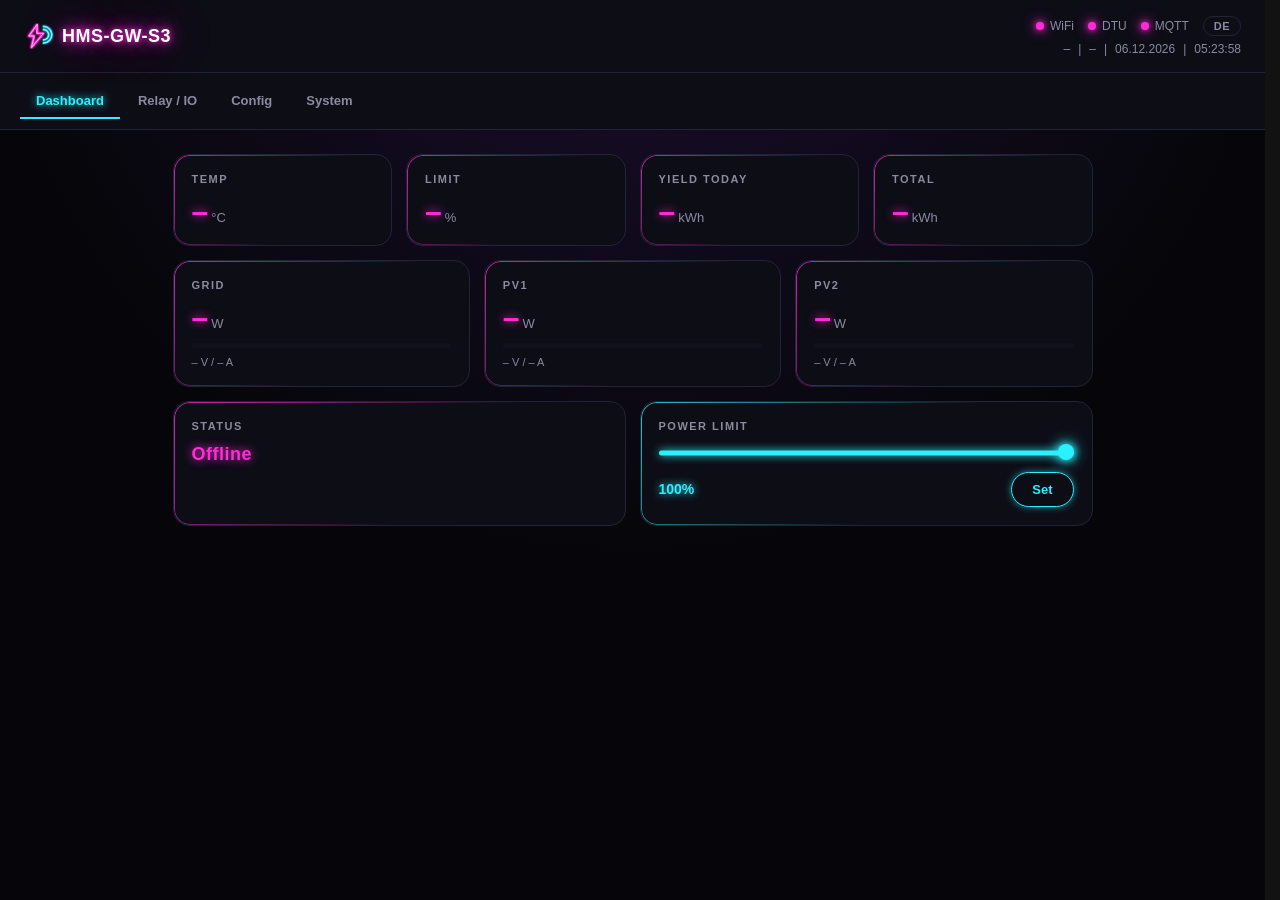
==== commit 8baf7669: "fix: Browser-Autofill bei Passwortfeldern im Dashboard unterbinden Das WiFi-Passwortfeld wurde vom B" ====
--- a/data/www/index.html
+++ b/data/www/index.html
@@ -130,6 +130,15 @@
   background: var(--surface2); border: 1px solid var(--border); color: var(--purple);
   border-radius: 8px; padding: 9px 12px; width: 100%; font-size: 13px; margin-top: 6px; font: inherit; }
 input::placeholder { color: var(--muted); opacity: 1; }
+/* Belt-and-suspenders: browsers normally force their own bg/text color on
+   autofilled fields, overriding the rule above - autocomplete="new-password"
+   on the password inputs should prevent autofill entirely, but keep this so
+   the color stays consistent even if a browser autofills one anyway. */
+input:-webkit-autofill, input:-webkit-autofill:hover, input:-webkit-autofill:focus {
+  -webkit-text-fill-color: var(--purple);
+  -webkit-box-shadow: 0 0 0 1000px var(--surface2) inset;
+  transition: background-color 9999s ease-in-out 0s;
+}
 input:focus, select:focus { outline: none; border-color: var(--cyan); box-shadow: 0 0 0 2px rgba(43,240,255,.2); }
 .cfg-box input:focus, .cfg-box select:focus { border-color: var(--purple); box-shadow: 0 0 0 2px rgba(176,75,255,.25); }
 .chk-row { display: flex; flex-wrap: wrap; gap: 18px; margin: 12px 0; }
@@ -398,7 +407,7 @@
   <div class="cfg-box">
     <h3>WiFi</h3>
     <label><span data-i18n="lblSsid">SSID</span><input type="text" id="c-ssid"></label>
-    <label><span data-i18n="lblPassword">Password</span><input type="password" id="c-pass" data-i18n-ph="phUnchanged" placeholder="(leave unchanged)"></label>
+    <label><span data-i18n="lblPassword">Password</span><input type="password" id="c-pass" data-i18n-ph="phUnchanged" placeholder="(leave unchanged)" autocomplete="new-password"></label>
     <div class="chk-row">
       <label><input type="checkbox" id="c-apfb"> <span data-i18n="lblApFallback">AP fallback if no STA</span></label>
     </div>
@@ -434,7 +443,7 @@
     </div>
     <div class="row2">
       <label><span data-i18n="lblUsername">Username</span><input type="text" id="c-mqtt-user"></label>
-      <label><span data-i18n="lblPassword">Password</span><input type="password" id="c-mqtt-pass" data-i18n-ph="phUnchanged" placeholder="(leave unchanged)"></label>
+      <label><span data-i18n="lblPassword">Password</span><input type="password" id="c-mqtt-pass" data-i18n-ph="phUnchanged" placeholder="(leave unchanged)" autocomplete="new-password"></label>
     </div>
     <label><span data-i18n="lblTopic">Topic</span><input type="text" id="c-mqtt-topic"></label>
     <div class="chk-row">
@@ -466,7 +475,7 @@
     </div>
     <div class="row2">
       <label><span data-i18n="lblUsername">Username</span><input type="text" id="c-web-user" placeholder="admin"></label>
-      <label><span data-i18n="lblPassword">Password</span><input type="password" id="c-web-pass" data-i18n-ph="phUnchanged" placeholder="(leave unchanged)"></label>
+      <label><span data-i18n="lblPassword">Password</span><input type="password" id="c-web-pass" data-i18n-ph="phUnchanged" placeholder="(leave unchanged)" autocomplete="new-password"></label>
     </div>
     <p class="hint hint-trailing" data-i18n="pWebServerHint">
       Port and auth changes only take effect after the automatic restart. With protection enabled, the browser will prompt for credentials on the next request.</p>
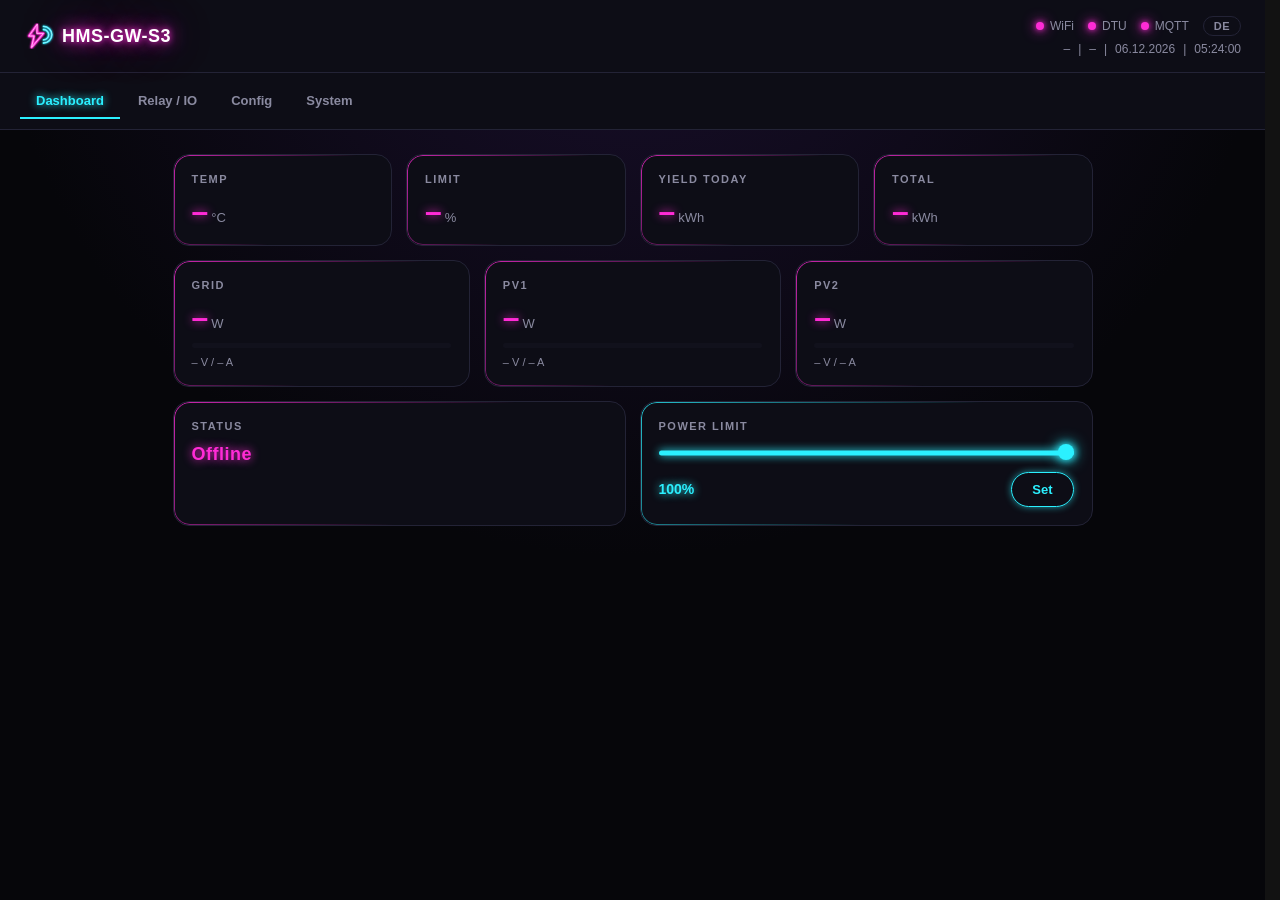
==== commit e577974d: "fix: PV1/PV2-Kartenfarbe leistungsabhaengig statt fest, PWA an Web-GUI angeglichen Im Web-GUI hatten" ====
--- a/data/www/index.html
+++ b/data/www/index.html
@@ -330,13 +330,13 @@
       <div class="bar-wrap"><div class="bar" id="bar-grid"></div></div>
       <div class="card-sub" id="grid-ui">– V / – A</div>
     </div>
-    <div class="card pv0">
+    <div class="card pv0" id="card-pv0">
       <div class="card-title">PV1</div>
       <div><span class="card-val" id="pv0-p">–</span><span class="card-unit">W</span></div>
       <div class="bar-wrap"><div class="bar" id="bar-pv0"></div></div>
       <div class="card-sub" id="pv0-ui">– V / – A</div>
     </div>
-    <div class="card pv1">
+    <div class="card pv1" id="card-pv1">
       <div class="card-title">PV2</div>
       <div><span class="card-val" id="pv1-p">–</span><span class="card-unit">W</span></div>
       <div class="bar-wrap"><div class="bar" id="bar-pv1"></div></div>
@@ -772,15 +772,18 @@
 }
 
 // ─── Dashboard data ───────────────────────────────────────────────────────
-// Grid-card border/glow scales with power draw rather than a fixed color.
-function gridGlow(p) {
+// Grid/PV1/PV2 card border/glow scales with power rather than a fixed identity
+// color - same thresholds for all three cards (Spec: HMS-800W-2T, ~450 W max per
+// string, so PV1/PV2 realistically sit in the cyan/purple range and only reach
+// the pink tier close to their ceiling).
+function powerGlow(p) {
   if (p < 250) return 'var(--cyan)';
   if (p < 500) return 'var(--purple)';
   return 'var(--pink)';
 }
 
 // ─── Combined status badge (WiFi/DTU/MQTT connectivity + inverter active/standby) ──
-let _dtuOnline = null, _invActive = null, _gridP = 0, _wifiOnline = null, _mqttOnline = null, _limitWasPending = false;
+let _dtuOnline = null, _invActive = null, _gridP = 0, _pv0P = 0, _pv1P = 0, _wifiOnline = null, _mqttOnline = null, _limitWasPending = false;
 function updateStatusBadge() {
   const connected = _wifiOnline !== false && _dtuOnline !== false && _mqttOnline !== false;
   const active = connected && _invActive === true;
@@ -795,12 +798,15 @@
   ['grid-p', 'pv0-p', 'pv1-p', 's-temp', 's-limit', 's-de', 's-te'].forEach(id => $(id).className = 'card-val ' + cls);
   ['bar-grid', 'bar-pv0', 'bar-pv1'].forEach(id => $(id).className = 'bar ' + cls);
 
-  // Card border/glow: cyan while active, pink for standby/no-data/offline; Grid is additionally power-tiered while active.
+  // Card border/glow: cyan while active, pink for standby/no-data/offline; Grid/PV1/PV2
+  // are additionally power-tiered while active (see powerGlow()).
   // Power Limit is excluded here -  it's a setpoint that can always be sent regardless of connectivity,
   // so its glow tracks pending/confirmed instead (see updateLimitGlow()).
   const statusGlow = active ? 'var(--cyan)' : 'var(--pink)';
   document.querySelectorAll('#tab-dashboard .card:not(#card-limit)').forEach(c => c.style.setProperty('--glow', statusGlow));
-  $('card-grid').style.setProperty('--glow', active ? gridGlow(_gridP) : 'var(--pink)');
+  $('card-grid').style.setProperty('--glow', active ? powerGlow(_gridP) : 'var(--pink)');
+  $('card-pv0').style.setProperty('--glow', active ? powerGlow(_pv0P) : 'var(--pink)');
+  $('card-pv1').style.setProperty('--glow', active ? powerGlow(_pv1P) : 'var(--pink)');
 }
 
 // Power Limit card glow: pink while the sent setpoint hasn't been confirmed by the DTU yet, cyan once it has -
@@ -829,10 +835,12 @@
     txt('pv0-p',  d.pv0.p.toFixed(0));
     txt('pv0-ui', d.pv0.v.toFixed(1) + ' V / ' + d.pv0.i.toFixed(2) + ' A');
     $('bar-pv0').style.width = pct(d.pv0.p, 450);
+    _pv0P = d.pv0.p;
 
     txt('pv1-p',  d.pv1.p.toFixed(0));
     txt('pv1-ui', d.pv1.v.toFixed(1) + ' V / ' + d.pv1.i.toFixed(2) + ' A');
     $('bar-pv1').style.width = pct(d.pv1.p, 450);
+    _pv1P = d.pv1.p;
 
     txt('s-temp',  d.inverter.temp.toFixed(1));
     txt('s-limit', d.inverter.powerLimit);
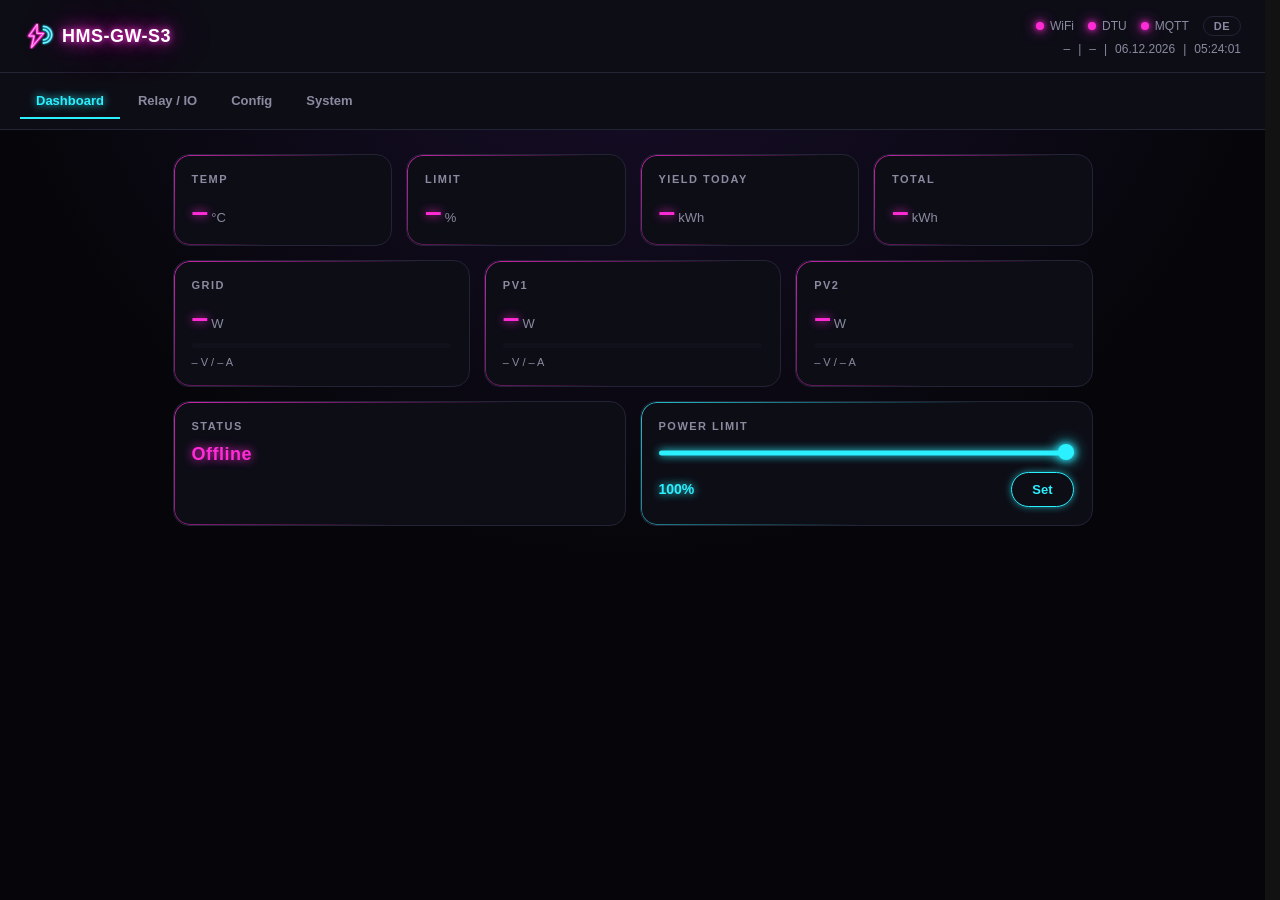
==== commit 64aa073d: "fix: OTA-Check-Fehler sichtbar machen statt "noch nie geprueft" doOtaCheck() setzte lastCheckMs nur " ====
--- a/data/www/index.html
+++ b/data/www/index.html
@@ -640,7 +640,7 @@
     msgOtaComplete: 'OTA complete', msgOtaError: 'OTA error',
     msgRestored: 'Restored — gateway restarting…',
     msgCheckingManifest: 'Checking manifest…', msgNoManifestConfigured: 'No manifest configured (Config tab)',
-    msgNoCheckYet: 'No check performed yet', msgUpdateAvailable: (v,b,n) => `Update available: v${v} (Build ${b})${n}`,
+    msgNoCheckYet: 'No check performed yet', msgCheckFailed: (e) => `Check failed: ${e}`, msgUpdateAvailable: (v,b,n) => `Update available: v${v} (Build ${b})${n}`,
     msgUpToDate: (v,b) => `Up to date — v${v} (Build ${b})`,
     btnInstallFwFs: 'Install firmware + FS', msgChecking: 'Checking…',
     msgUpdateStarted: 'Update started — gateway restarts after flashing', msgLoading: 'Loading…',
@@ -692,7 +692,7 @@
     msgOtaComplete: 'OTA abgeschlossen', msgOtaError: 'OTA Fehler',
     msgRestored: 'Wiederhergestellt — Gateway startet neu…',
     msgCheckingManifest: 'Prüfe Manifest…', msgNoManifestConfigured: 'Kein Manifest konfiguriert (Config-Tab)',
-    msgNoCheckYet: 'Noch kein Check durchgeführt', msgUpdateAvailable: (v,b,n) => `Update verfügbar: v${v} (Build ${b})${n}`,
+    msgNoCheckYet: 'Noch kein Check durchgeführt', msgCheckFailed: (e) => `Prüfung fehlgeschlagen: ${e}`, msgUpdateAvailable: (v,b,n) => `Update verfügbar: v${v} (Build ${b})${n}`,
     msgUpToDate: (v,b) => `Aktuell — v${v} (Build ${b})`,
     btnInstallFwFs: 'Firmware + FS installieren', msgChecking: 'Prüfe…',
     msgUpdateStarted: 'Update gestartet — Gateway startet nach dem Flash neu', msgLoading: 'Lädt…',
@@ -1142,6 +1142,12 @@
     box.classList.remove('ota-avail');
     return;
   }
+  if (d.lastError) {
+    txt('ota-check-info', tr('msgCheckFailed', d.lastError));
+    btn.style.display = 'none';
+    box.classList.remove('ota-avail');
+    return;
+  }
   if (d.available) {
     const notes = d.notes ? ' — ' + d.notes : '';
     txt('ota-check-info', tr('msgUpdateAvailable', d.version, d.buildNumber, notes));
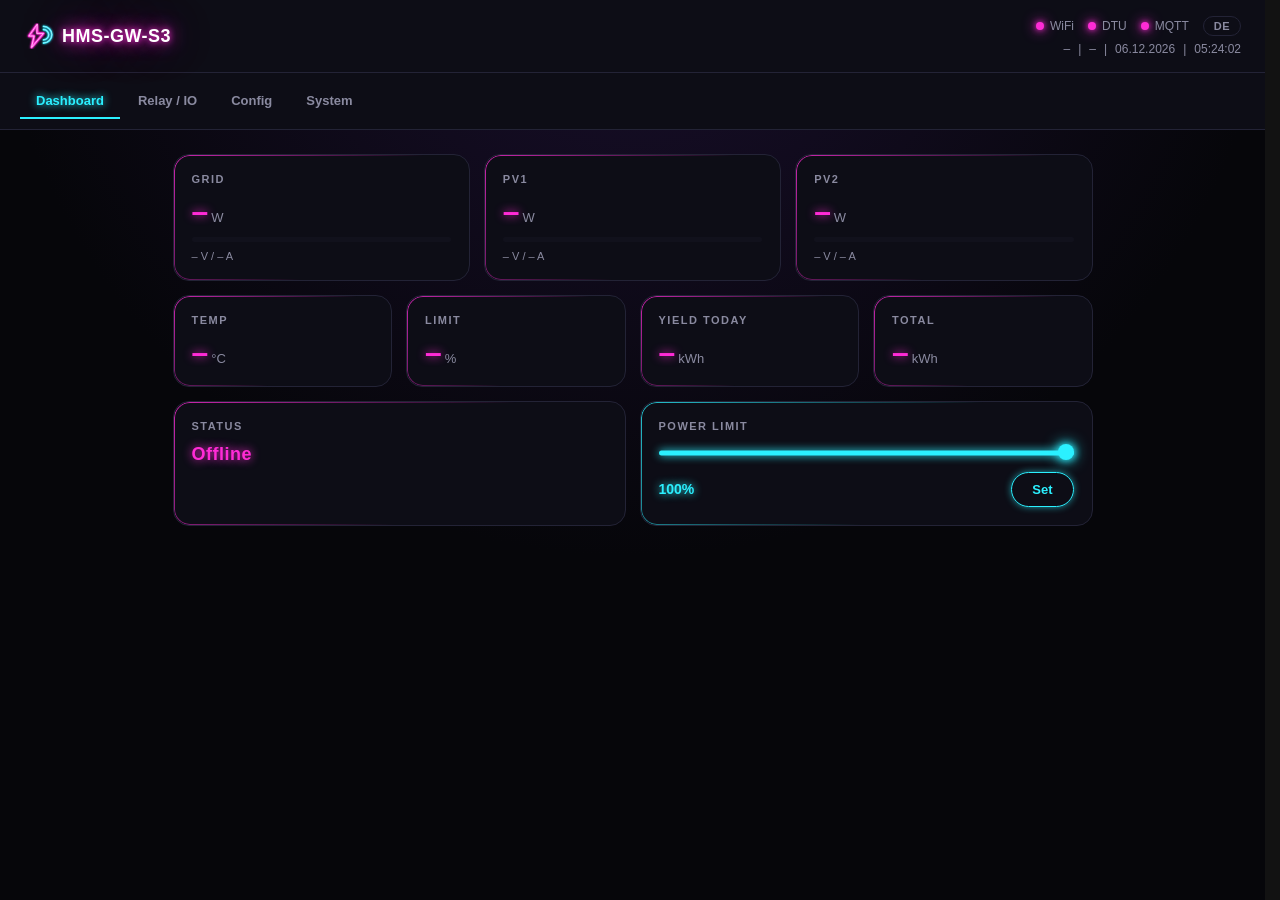
==== commit 2fa37d22: "fix: PWA/Web-GUI Status-Layout, Header und Relay/IO-Verhalten angleichen - PWA: Status + Power Limit" ====
--- a/data/www/index.html
+++ b/data/www/index.html
@@ -93,7 +93,19 @@
 .gpio-grid { display: grid; grid-template-columns: repeat(auto-fit, minmax(130px, 1fr)); gap: 14px; margin-bottom: 14px; }
 .gpio-card { background: var(--surface); border: 1px solid var(--border); border-radius: 16px;
              padding: 18px; display: flex; flex-direction: column; align-items: center; gap: 10px;
+             position: relative; overflow: hidden; --glow: transparent;
              transition: transform .25s ease, box-shadow .25s ease; }
+.gpio-card::before {
+  content: ""; position: absolute; inset: 0; border-radius: inherit; padding: 1px;
+  background: linear-gradient(135deg, var(--glow), transparent 60%);
+  -webkit-mask: linear-gradient(#fff 0 0) content-box, linear-gradient(#fff 0 0);
+  -webkit-mask-composite: xor; mask-composite: exclude; opacity: .8;
+  pointer-events: none;
+}
+/* Border glow turns on while the relay/IO is active - same gradient technique
+   as .card::before, but off (transparent) at rest instead of a fixed identity
+   color, since these cards represent a binary on/off state, not a live metric. */
+.gpio-card.active { --glow: var(--cyan); }
 .gpio-card:hover { transform: translateY(-2px); box-shadow: 0 0 24px -8px var(--cyan); }
 .gpio-name { font-size: 11px; font-weight: 700; color: var(--muted);
              text-transform: uppercase; letter-spacing: 1.5px; text-align: center; }
@@ -302,26 +314,6 @@
 <!-- ════ DASHBOARD ════════════════════════════════════════════════════════ -->
 <div id="tab-dashboard" class="tab active">
 
-  <!-- Status bar -->
-  <div class="grid" id="status-bar">
-    <div class="card">
-      <div class="card-title" data-i18n="statTemp">Temp</div>
-      <div><span class="card-val" id="s-temp">–</span><span class="card-unit">°C</span></div>
-    </div>
-    <div class="card">
-      <div class="card-title" data-i18n="statLimit">Limit</div>
-      <div><span class="card-val" id="s-limit">–</span><span class="card-unit">%</span></div>
-    </div>
-    <div class="card">
-      <div class="card-title" data-i18n="statYieldToday">Yield today</div>
-      <div><span class="card-val" id="s-de">–</span><span class="card-unit">kWh</span></div>
-    </div>
-    <div class="card">
-      <div class="card-title" data-i18n="statTotal">Total</div>
-      <div><span class="card-val" id="s-te">–</span><span class="card-unit">kWh</span></div>
-    </div>
-  </div>
-
   <!-- Power cards -->
   <div class="grid">
     <div class="card grid-p" id="card-grid">
@@ -344,6 +336,26 @@
     </div>
   </div>
 
+  <!-- Status bar -->
+  <div class="grid" id="status-bar">
+    <div class="card">
+      <div class="card-title" data-i18n="statTemp">Temp</div>
+      <div><span class="card-val" id="s-temp">–</span><span class="card-unit">°C</span></div>
+    </div>
+    <div class="card">
+      <div class="card-title" data-i18n="statLimit">Limit</div>
+      <div><span class="card-val" id="s-limit">–</span><span class="card-unit">%</span></div>
+    </div>
+    <div class="card">
+      <div class="card-title" data-i18n="statYieldToday">Yield today</div>
+      <div><span class="card-val" id="s-de">–</span><span class="card-unit">kWh</span></div>
+    </div>
+    <div class="card">
+      <div class="card-title" data-i18n="statTotal">Total</div>
+      <div><span class="card-val" id="s-te">–</span><span class="card-unit">kWh</span></div>
+    </div>
+  </div>
+
   <!-- Status + Power limit -->
   <div class="row2">
   <div class="card">
@@ -367,7 +379,7 @@
 <!-- ════ GPIO / RELAY ═════════════════════════════════════════════════════ -->
 <div id="tab-gpio" class="tab">
   <div class="gpio-grid">
-    <div class="gpio-card">
+    <div class="gpio-card" id="card-relay">
       <div class="gpio-name" data-i18n="lblRelay">Relay</div>
       <label class="toggle">
         <input type="checkbox" id="sw-relay" onchange="setGpio('relay',this.checked)">
@@ -902,14 +914,16 @@
 
 // ─── GPIO ─────────────────────────────────────────────────────────────────
 function applyGpio(key, val) {
-  const sw  = $('sw-' + key);
-  const lbl = $('lbl-' + key);
+  const sw   = $('sw-' + key);
+  const lbl  = $('lbl-' + key);
+  const card = $('card-' + key);
   if (!sw) return;
   sw.checked = !!val;
   if (lbl) {
     lbl.textContent = val ? tr('lblOn') : tr('lblOff');
     lbl.className = 'badge ' + (val ? 'b-ok' : 'b-off');
   }
+  if (card) card.classList.toggle('active', !!val);
 }
 
 async function refreshGpio() {
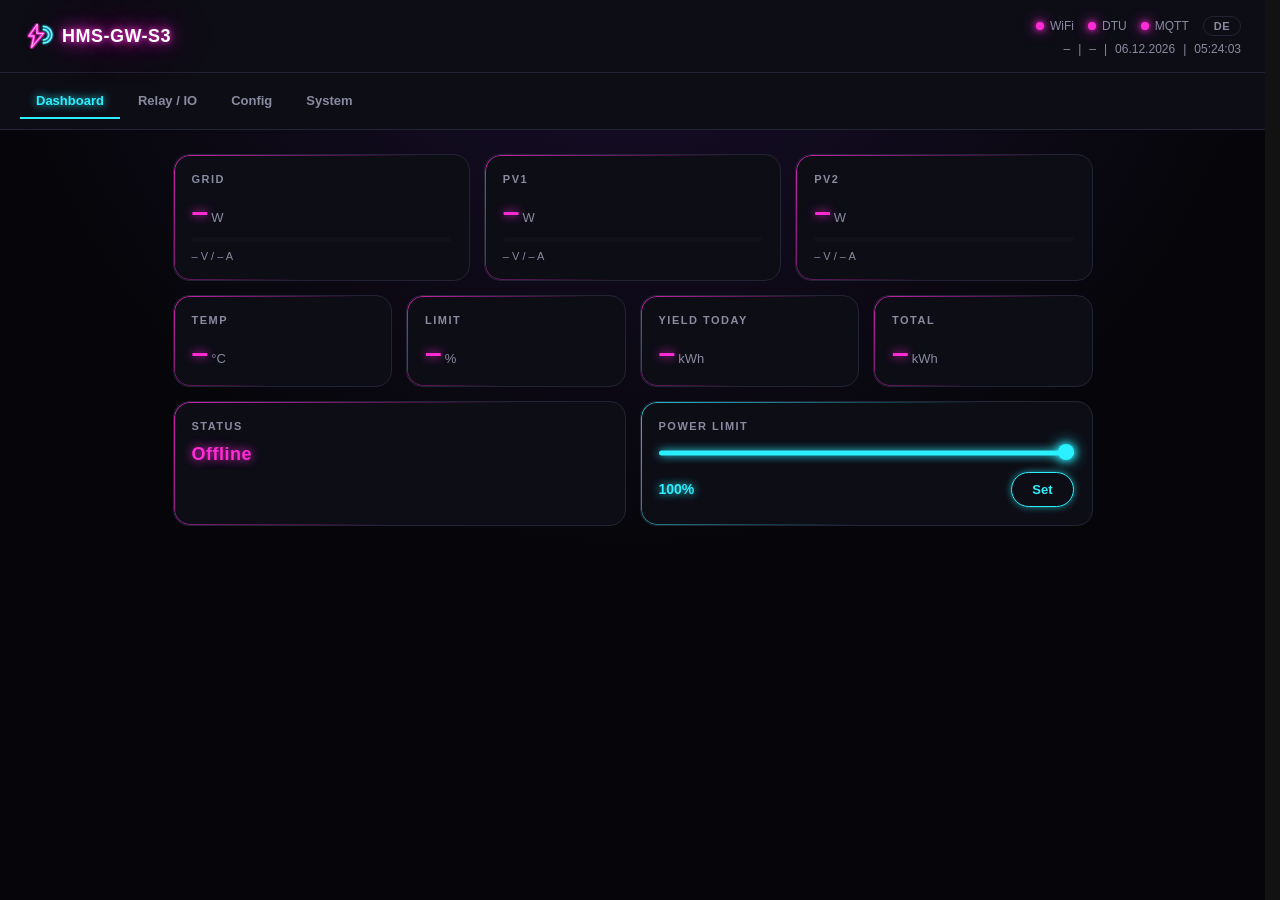
==== commit e64232f5: "fix: WLAN-Reconnect statt dauerhaftem AP-Fallback Konfigurierte Geraete blieben nach einem einzigen " ====
--- a/data/www/index.html
+++ b/data/www/index.html
@@ -420,9 +420,6 @@
     <h3>WiFi</h3>
     <label><span data-i18n="lblSsid">SSID</span><input type="text" id="c-ssid"></label>
     <label><span data-i18n="lblPassword">Password</span><input type="password" id="c-pass" data-i18n-ph="phUnchanged" placeholder="(leave unchanged)" autocomplete="new-password"></label>
-    <div class="chk-row">
-      <label><input type="checkbox" id="c-apfb"> <span data-i18n="lblApFallback">AP fallback if no STA</span></label>
-    </div>
   </div>
   <div class="cfg-box">
     <h3 data-i18n="hNetwork">Network</h3>
@@ -617,7 +614,7 @@
     hNetwork: 'Network', hPowerControl: 'Power Control', hNtpTime: 'NTP & Time', hWebServer: 'Web Server',
     hFirmwareOta: 'Firmware OTA', hFilesystemOta: 'Filesystem OTA', hInternetUpdate: 'Internet Update',
     hBackupConfig: 'Backup Configuration', hDeviceInfo: 'Device Information',
-    lblSsid: 'SSID', lblPassword: 'Password', lblApFallback: 'AP fallback if no STA',
+    lblSsid: 'SSID', lblPassword: 'Password',
     lblStaticIp: 'Static IP address (instead of DHCP)', lblIpAddress: 'IP Address', lblSubnet: 'Subnet Mask',
     lblGateway: 'Gateway (also used as DNS)', lblHostIp: 'Host / IP', lblPort: 'Port',
     lblPollInterval: 'Poll interval (s, min 1)', lblCloudPause: 'Cloud pause (s)',
@@ -669,7 +666,7 @@
     hNetwork: 'Netzwerk', hPowerControl: 'Leistungsregelung', hNtpTime: 'NTP & Zeit', hWebServer: 'Web-Server',
     hFirmwareOta: 'Firmware OTA', hFilesystemOta: 'Filesystem OTA', hInternetUpdate: 'Internet Update',
     hBackupConfig: 'Konfiguration sichern', hDeviceInfo: 'Geräteinformationen',
-    lblSsid: 'SSID', lblPassword: 'Passwort', lblApFallback: 'AP-Fallback wenn kein STA',
+    lblSsid: 'SSID', lblPassword: 'Passwort',
     lblStaticIp: 'Feste IP-Adresse (statt DHCP)', lblIpAddress: 'IP-Adresse', lblSubnet: 'Subnetzmaske',
     lblGateway: 'Gateway (wird auch als DNS verwendet)', lblHostIp: 'Host / IP', lblPort: 'Port',
     lblPollInterval: 'Poll-Intervall (s, min 1)', lblCloudPause: 'Cloud-Pause (s)',
@@ -966,7 +963,6 @@
   try {
     const d = await fetch('/api/config').then(r => r.json());
     $('c-ssid').value        = d.wifiSsid        || '';
-    $('c-apfb').checked      = !!d.wifiApFallback;
     $('c-static-ip').checked = !!d.useStaticIp;
     $('c-ip').value          = d.staticIp         || '';
     $('c-subnet').value      = d.subnet           || '';
@@ -1000,7 +996,6 @@
 async function saveConfig() {
   const cfg = {
     wifiSsid:           $('c-ssid').value,
-    wifiApFallback:     $('c-apfb').checked,
     useStaticIp:        $('c-static-ip').checked,
     staticIp:           $('c-ip').value,
     subnet:             $('c-subnet').value,
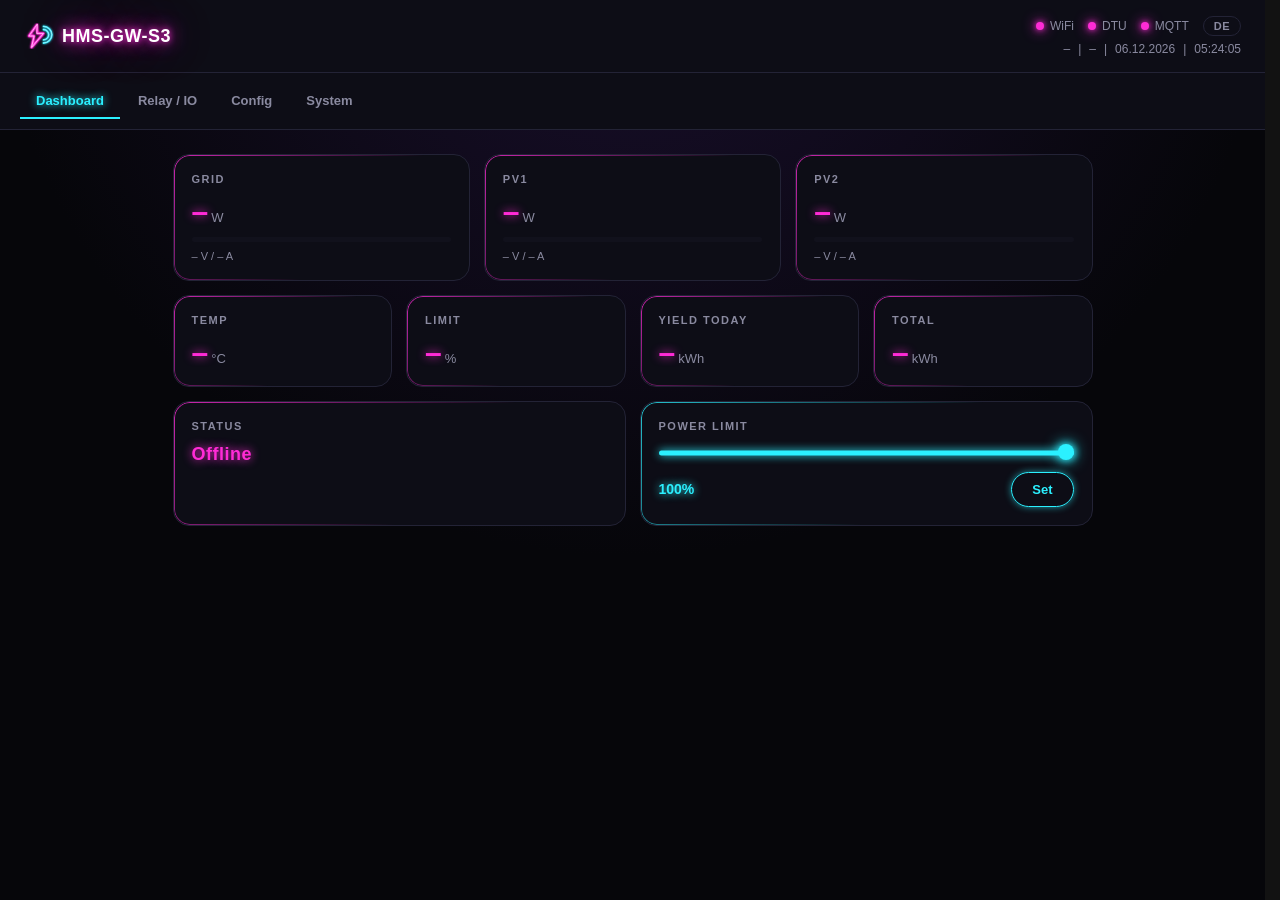
==== commit 6bac26c4: "feat: persistent size-capped log file on LittleFS Serial logging was the only sink, so anything that" ====
--- a/data/www/index.html
+++ b/data/www/index.html
@@ -569,6 +569,15 @@
   </div>
 
   <div class="cfg-box">
+    <h3 data-i18n="hDeviceLog">Device Log</h3>
+    <p class="hint" data-i18n="pLogHint">
+      Persistent log (INFO and above), capped at 32 KB total across two rotating files. A filesystem update (OTA or uploadfs) clears it.</p>
+    <div class="flex-row">
+      <a class="btn btn-muted" href="/api/log" download="hms-gw-log.txt" data-i18n="btnDownloadLog">Download Log</a>
+    </div>
+  </div>
+
+  <div class="cfg-box">
     <h3 data-i18n="hDeviceInfo">Device Information</h3>
     <div id="sysinfo"></div>
   </div>
@@ -613,7 +622,7 @@
     secPowerLimit: 'Power Limit', secStatus: 'Status', btnSet: 'Set',
     hNetwork: 'Network', hPowerControl: 'Power Control', hNtpTime: 'NTP & Time', hWebServer: 'Web Server',
     hFirmwareOta: 'Firmware OTA', hFilesystemOta: 'Filesystem OTA', hInternetUpdate: 'Internet Update',
-    hBackupConfig: 'Backup Configuration', hDeviceInfo: 'Device Information',
+    hBackupConfig: 'Backup Configuration', hDeviceLog: 'Device Log', hDeviceInfo: 'Device Information',
     lblSsid: 'SSID', lblPassword: 'Password',
     lblStaticIp: 'Static IP address (instead of DHCP)', lblIpAddress: 'IP Address', lblSubnet: 'Subnet Mask',
     lblGateway: 'Gateway (also used as DNS)', lblHostIp: 'Host / IP', lblPort: 'Port',
@@ -633,6 +642,8 @@
     btnCheck: 'Check', btnInstallNow: 'Install now',
     pBackupHint: 'Backup contains all settings except WiFi/MQTT/web passwords (re-enter them after a restore).',
     btnDownloadBackup: 'Download backup', btnRestore: 'Restore',
+    pLogHint: 'Persistent log (INFO and above), capped at 32 KB total across two rotating files. A filesystem update (OTA or uploadfs) clears it.',
+    btnDownloadLog: 'Download log',
     btnRebootGw: 'Reboot', btnFactoryReset: 'Factory reset', hDangerZone: 'Danger Zone',
     lblRebootDevice: 'The device will restart. Current configuration is preserved.',
     lblFactoryResetRow: 'Current configuration will be erased. The device restarts with factory settings.',
@@ -665,7 +676,7 @@
     secPowerLimit: 'Leistungsbegrenzung', secStatus: 'Status', btnSet: 'Setzen',
     hNetwork: 'Netzwerk', hPowerControl: 'Leistungsregelung', hNtpTime: 'NTP & Zeit', hWebServer: 'Web-Server',
     hFirmwareOta: 'Firmware OTA', hFilesystemOta: 'Filesystem OTA', hInternetUpdate: 'Internet Update',
-    hBackupConfig: 'Konfiguration sichern', hDeviceInfo: 'Geräteinformationen',
+    hBackupConfig: 'Konfiguration sichern', hDeviceLog: 'Geräte-Log', hDeviceInfo: 'Geräteinformationen',
     lblSsid: 'SSID', lblPassword: 'Passwort',
     lblStaticIp: 'Feste IP-Adresse (statt DHCP)', lblIpAddress: 'IP-Adresse', lblSubnet: 'Subnetzmaske',
     lblGateway: 'Gateway (wird auch als DNS verwendet)', lblHostIp: 'Host / IP', lblPort: 'Port',
@@ -685,6 +696,8 @@
     btnCheck: 'Prüfen', btnInstallNow: 'Jetzt installieren',
     pBackupHint: 'Backup enthält alle Einstellungen ausser WLAN-/MQTT-/Web-Passwörter (nach einer Wiederherstellung erneut eingeben).',
     btnDownloadBackup: 'Backup herunterladen', btnRestore: 'Wiederherstellen',
+    pLogHint: 'Persistentes Log (INFO und höher), auf insgesamt 32 KB über zwei rotierende Dateien begrenzt. Ein Dateisystem-Update (OTA oder uploadfs) löscht es.',
+    btnDownloadLog: 'Log herunterladen',
     btnRebootGw: 'Neustart', btnFactoryReset: 'Werkseinstellungen', hDangerZone: 'Gefahrenzone',
     lblRebootDevice: 'Das Gerät wird neu gestartet. Die aktuelle Konfiguration bleibt erhalten.',
     lblFactoryResetRow: 'Die aktuelle Konfiguration wird gelöscht. Das Gerät startet neu mit Werkseinstellungen.',
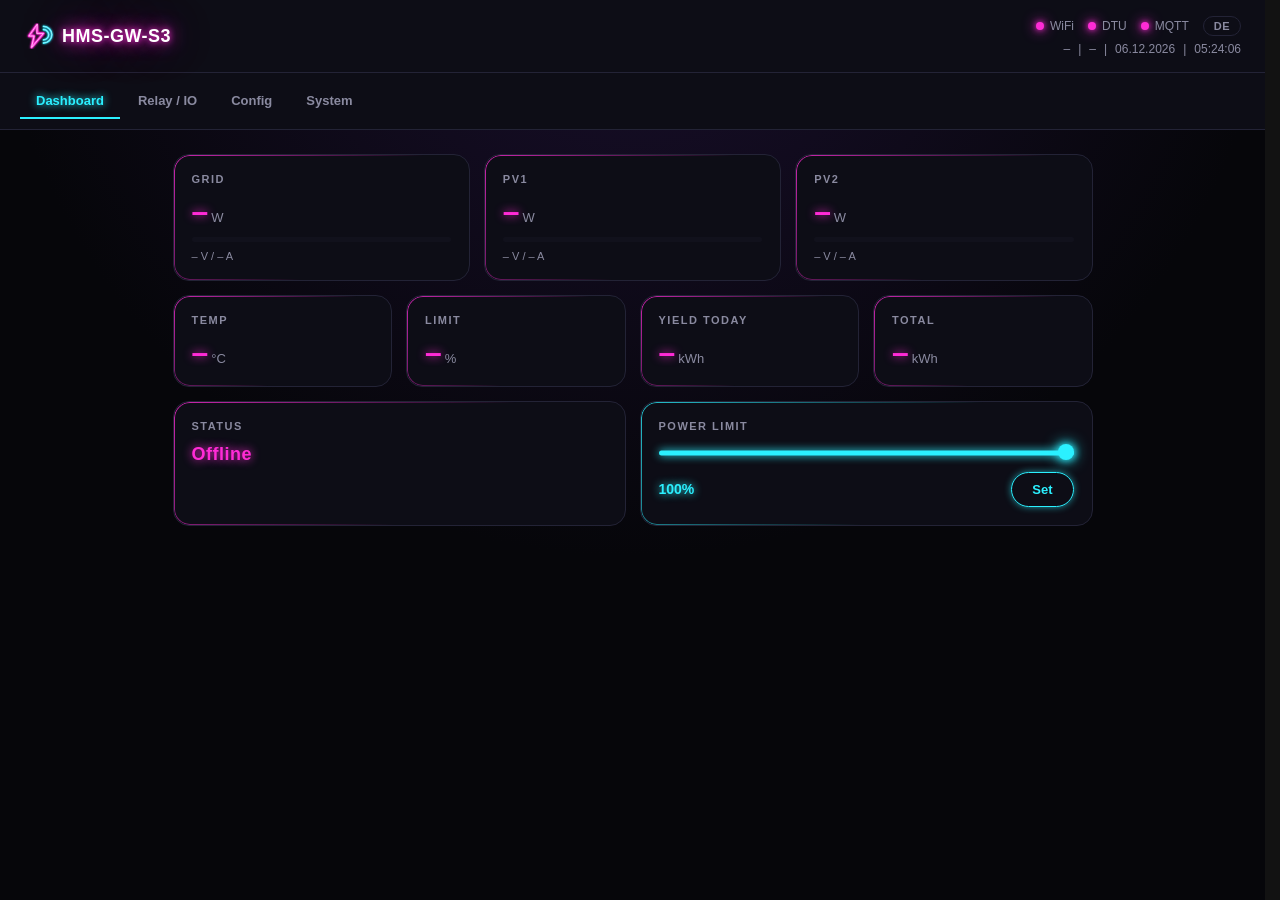
==== commit 9c58b935: "fix: unify hyphenation of German UI compound terms, drop stale design mockup The German i18n table m" ====
--- a/data/www/index.html
+++ b/data/www/index.html
@@ -675,18 +675,18 @@
     statActive: 'Aktiv', statStandby: 'Standby', statNoData: 'Keine Daten', statOffline: 'Offline',
     secPowerLimit: 'Leistungsbegrenzung', secStatus: 'Status', btnSet: 'Setzen',
     hNetwork: 'Netzwerk', hPowerControl: 'Leistungsregelung', hNtpTime: 'NTP & Zeit', hWebServer: 'Web-Server',
-    hFirmwareOta: 'Firmware OTA', hFilesystemOta: 'Filesystem OTA', hInternetUpdate: 'Internet Update',
+    hFirmwareOta: 'Firmware-OTA', hFilesystemOta: 'Dateisystem-OTA', hInternetUpdate: 'Internet-Update',
     hBackupConfig: 'Konfiguration sichern', hDeviceLog: 'Geräte-Log', hDeviceInfo: 'Geräteinformationen',
     lblSsid: 'SSID', lblPassword: 'Passwort',
     lblStaticIp: 'Feste IP-Adresse (statt DHCP)', lblIpAddress: 'IP-Adresse', lblSubnet: 'Subnetzmaske',
     lblGateway: 'Gateway (wird auch als DNS verwendet)', lblHostIp: 'Host / IP', lblPort: 'Port',
     lblPollInterval: 'Poll-Intervall (s, min 1)', lblCloudPause: 'Cloud-Pause (s)',
-    lblRebootAfterFails: 'Reboot nach Fails', lblBrokerHost: 'Broker Host', lblUsername: 'Benutzername',
+    lblRebootAfterFails: 'Reboot nach Fails', lblBrokerHost: 'Broker-Host', lblUsername: 'Benutzername',
     lblTopic: 'Topic', lblMqttTls: 'TLS', lblHaDiscovery: 'HA Auto-Discovery', lblOpenDtu: 'OpenDTU-Modus', lblRetain: 'Retain (Live-Werte)',
     lblDefaultLimit: 'Standard-Limit (%)', lblPlimTimeout: 'Timeout (s, 0=deaktiviert)',
-    lblNtpServer: 'NTP Server', lblTzOffset: 'Zeitzone-Offset (s)', lblWebAuth: 'Benutzername/Passwort-Schutz',
-    lblLedBrightness: 'LED Helligkeit (0–255)', lblLogLevel: 'Log-Level',
-    lblManifestUrl: 'Manifest URL (leer = deaktiviert)',
+    lblNtpServer: 'NTP-Server', lblTzOffset: 'Zeitzone-Offset (s)', lblWebAuth: 'Benutzername/Passwort-Schutz',
+    lblLedBrightness: 'LED-Helligkeit (0–255)', lblLogLevel: 'Log-Level',
+    lblManifestUrl: 'Manifest-URL (leer = deaktiviert)',
     phUnchanged: '(unverändert lassen)',
     pWebServerHint: 'Port- und Auth-Änderungen werden erst nach dem automatischen Neustart aktiv. Bei aktivem Schutz fragt der Browser beim nächsten Zugriff nach den Zugangsdaten.',
     btnReset: 'Zurücksetzen', btnSave: 'Speichern',
@@ -705,13 +705,13 @@
     lblOn: 'EIN', lblOff: 'AUS', lblRelay: 'Relais',
     lblIo1: 'EA1', lblIo2: 'EA2', lblIo3: 'EA3',
     fmtFirmware: (fw, build) => `${fw} (Build ${build})`,
-    rowFirmware: 'Firmware', rowMac: 'MAC', rowIp: 'IP', rowRssi: 'WiFi RSSI', rowUptime: 'Laufzeit', rowHeap: 'Freier Heap', rowNtpTime: 'NTP Zeit',
+    rowFirmware: 'Firmware', rowMac: 'MAC', rowIp: 'IP', rowRssi: 'WiFi RSSI', rowUptime: 'Laufzeit', rowHeap: 'Freier Heap', rowNtpTime: 'NTP-Zeit',
     errGeneric: 'Fehler', errLoadConfig: 'Config laden fehlgeschlagen', errSaveConfig: 'Fehler beim Speichern',
     errSelectBin: 'Bitte zuerst eine .bin-Datei wählen', errSelectBackup: 'Bitte zuerst eine Backup-Datei wählen',
     errInvalidBackup: 'Ungültige Backup-Datei', errRestore: 'Fehler beim Wiederherstellen',
     errNoManifest: 'Fehler (kein Manifest konfiguriert?)', errConnection: 'Verbindungsfehler', errNoUrl: 'Keine URL verfügbar',
     msgSaved: 'Gespeichert — Gateway startet neu…', msgOtaDone: 'Fertig — Gateway startet neu…',
-    msgOtaComplete: 'OTA abgeschlossen', msgOtaError: 'OTA Fehler',
+    msgOtaComplete: 'OTA abgeschlossen', msgOtaError: 'OTA-Fehler',
     msgRestored: 'Wiederhergestellt — Gateway startet neu…',
     msgCheckingManifest: 'Prüfe Manifest…', msgNoManifestConfigured: 'Kein Manifest konfiguriert (Config-Tab)',
     msgNoCheckYet: 'Noch kein Check durchgeführt', msgCheckFailed: (e) => `Prüfung fehlgeschlagen: ${e}`, msgUpdateAvailable: (v,b,n) => `Update verfügbar: v${v} (Build ${b})${n}`,
@@ -719,7 +719,7 @@
     btnInstallFwFs: 'Firmware + FS installieren', msgChecking: 'Prüfe…',
     msgUpdateStarted: 'Update gestartet — Gateway startet nach dem Flash neu', msgLoading: 'Lädt…',
     confirmRestore: 'Aktuelle Konfiguration mit der Backup-Datei überschreiben und neu starten?',
-    confirmInstallFwFs: 'Firmware + Filesystem installieren?', confirmInstallFw: 'Firmware installieren?',
+    confirmInstallFwFs: 'Firmware + Dateisystem installieren?', confirmInstallFw: 'Firmware installieren?',
     confirmReboot: 'Gateway jetzt neu starten?', msgRestarting: 'Neustart…',
     confirmFactoryReset: 'Auf Werkseinstellungen zurücksetzen? Alle Einstellungen werden gelöscht!', msgFactoryReset: 'Werkseinstellungen werden zurückgesetzt — Gateway startet neu…',
   },
